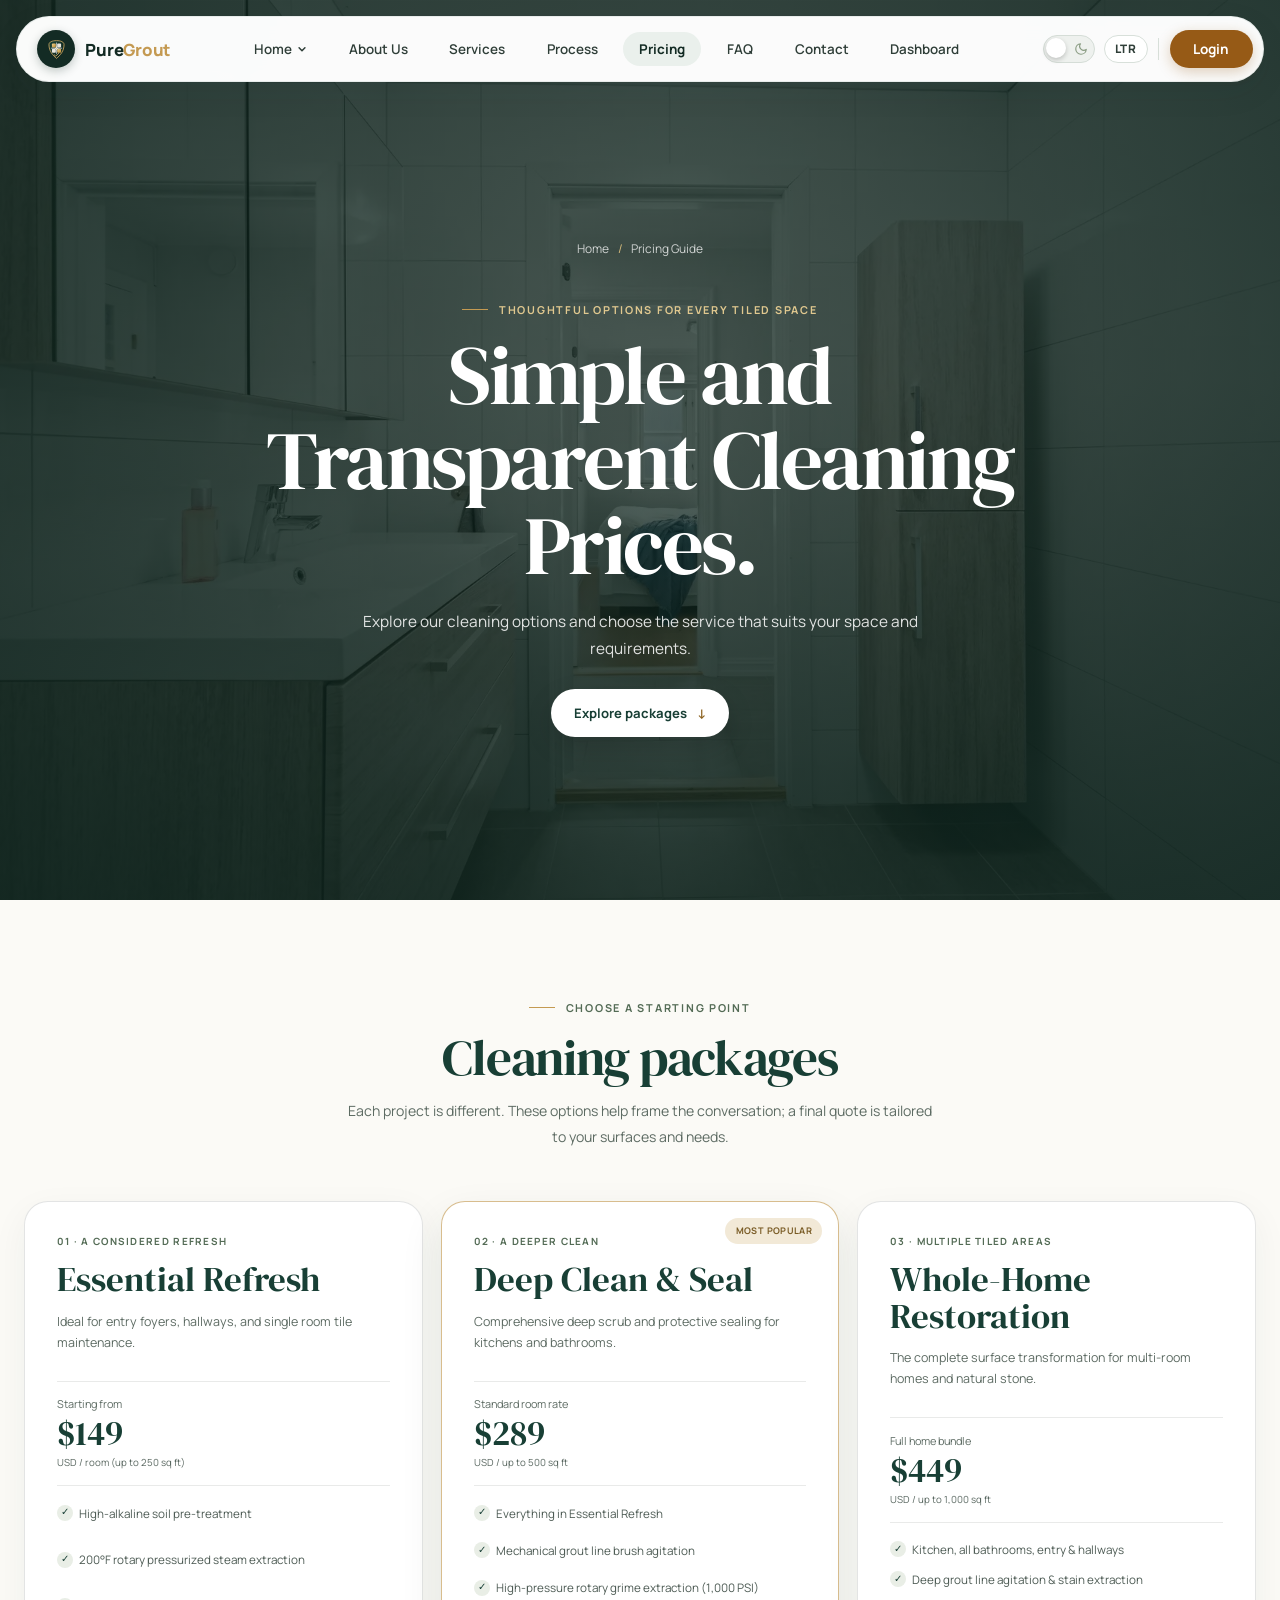
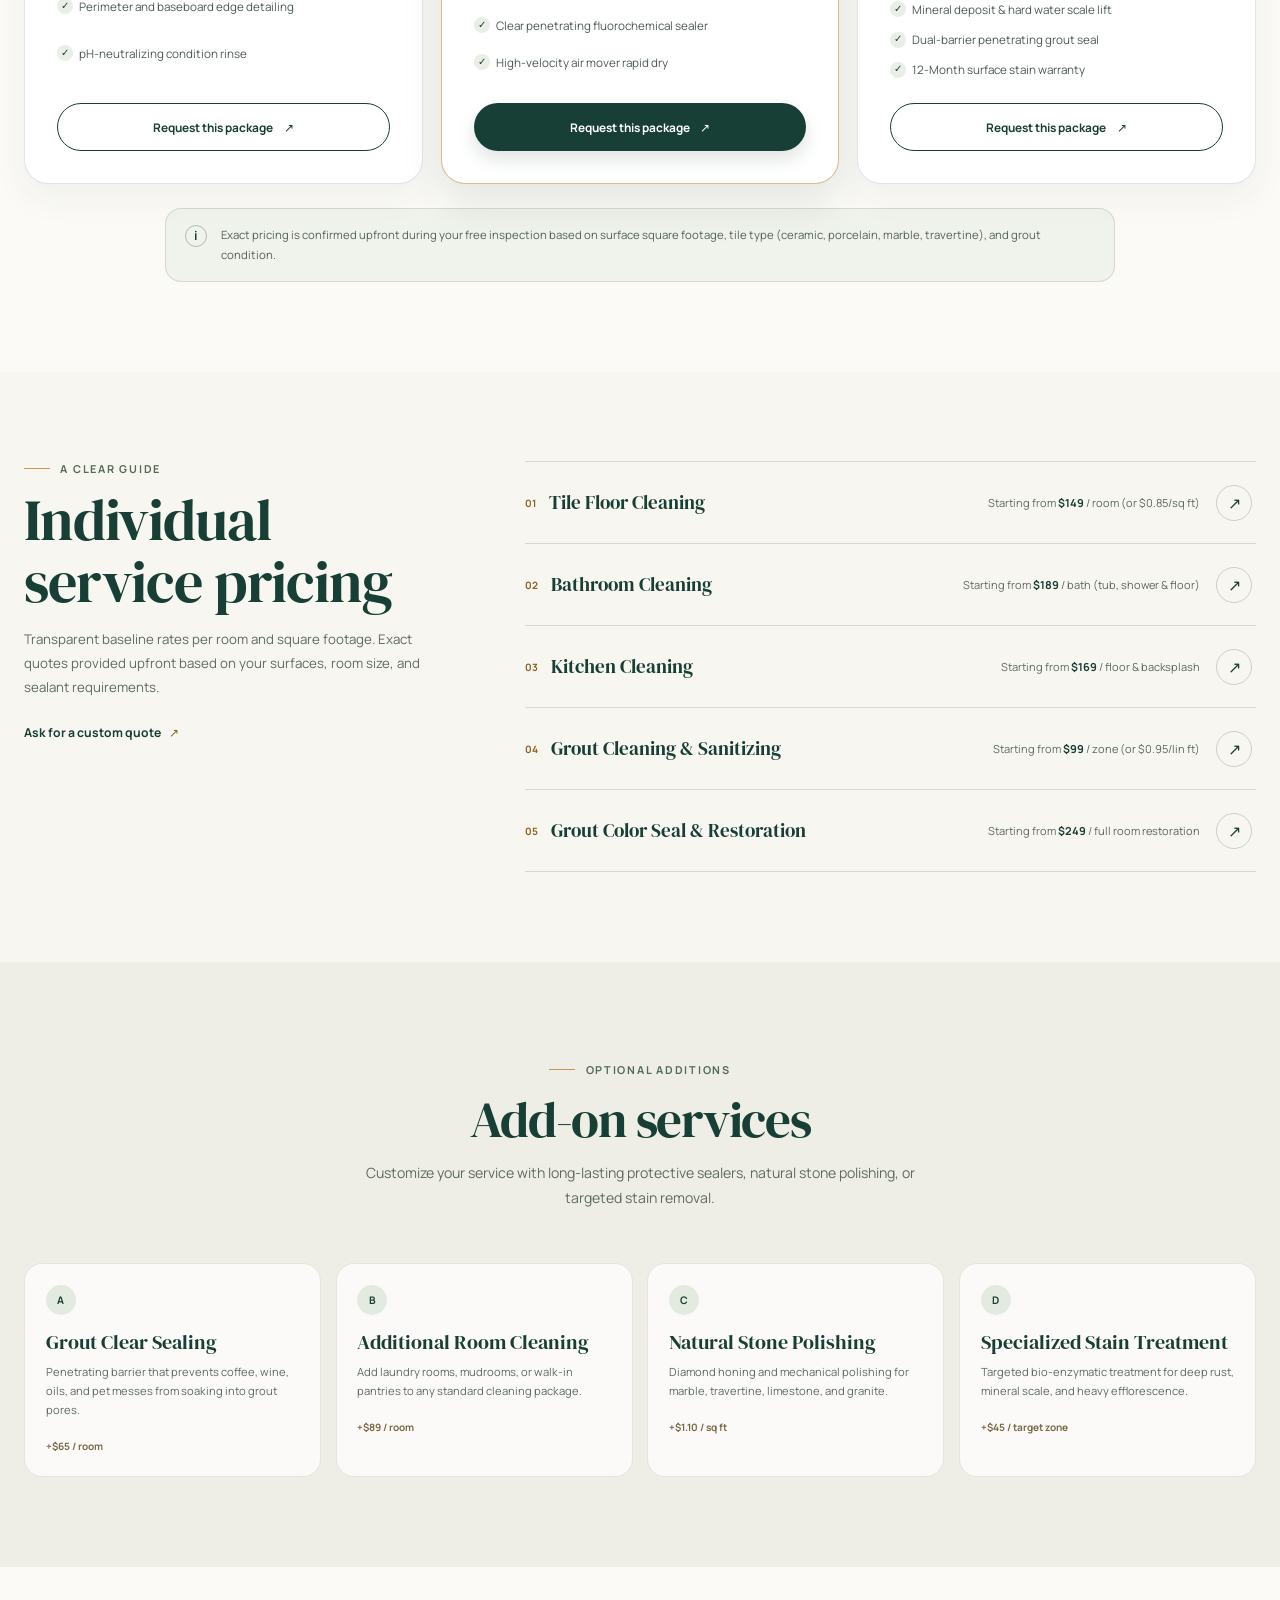
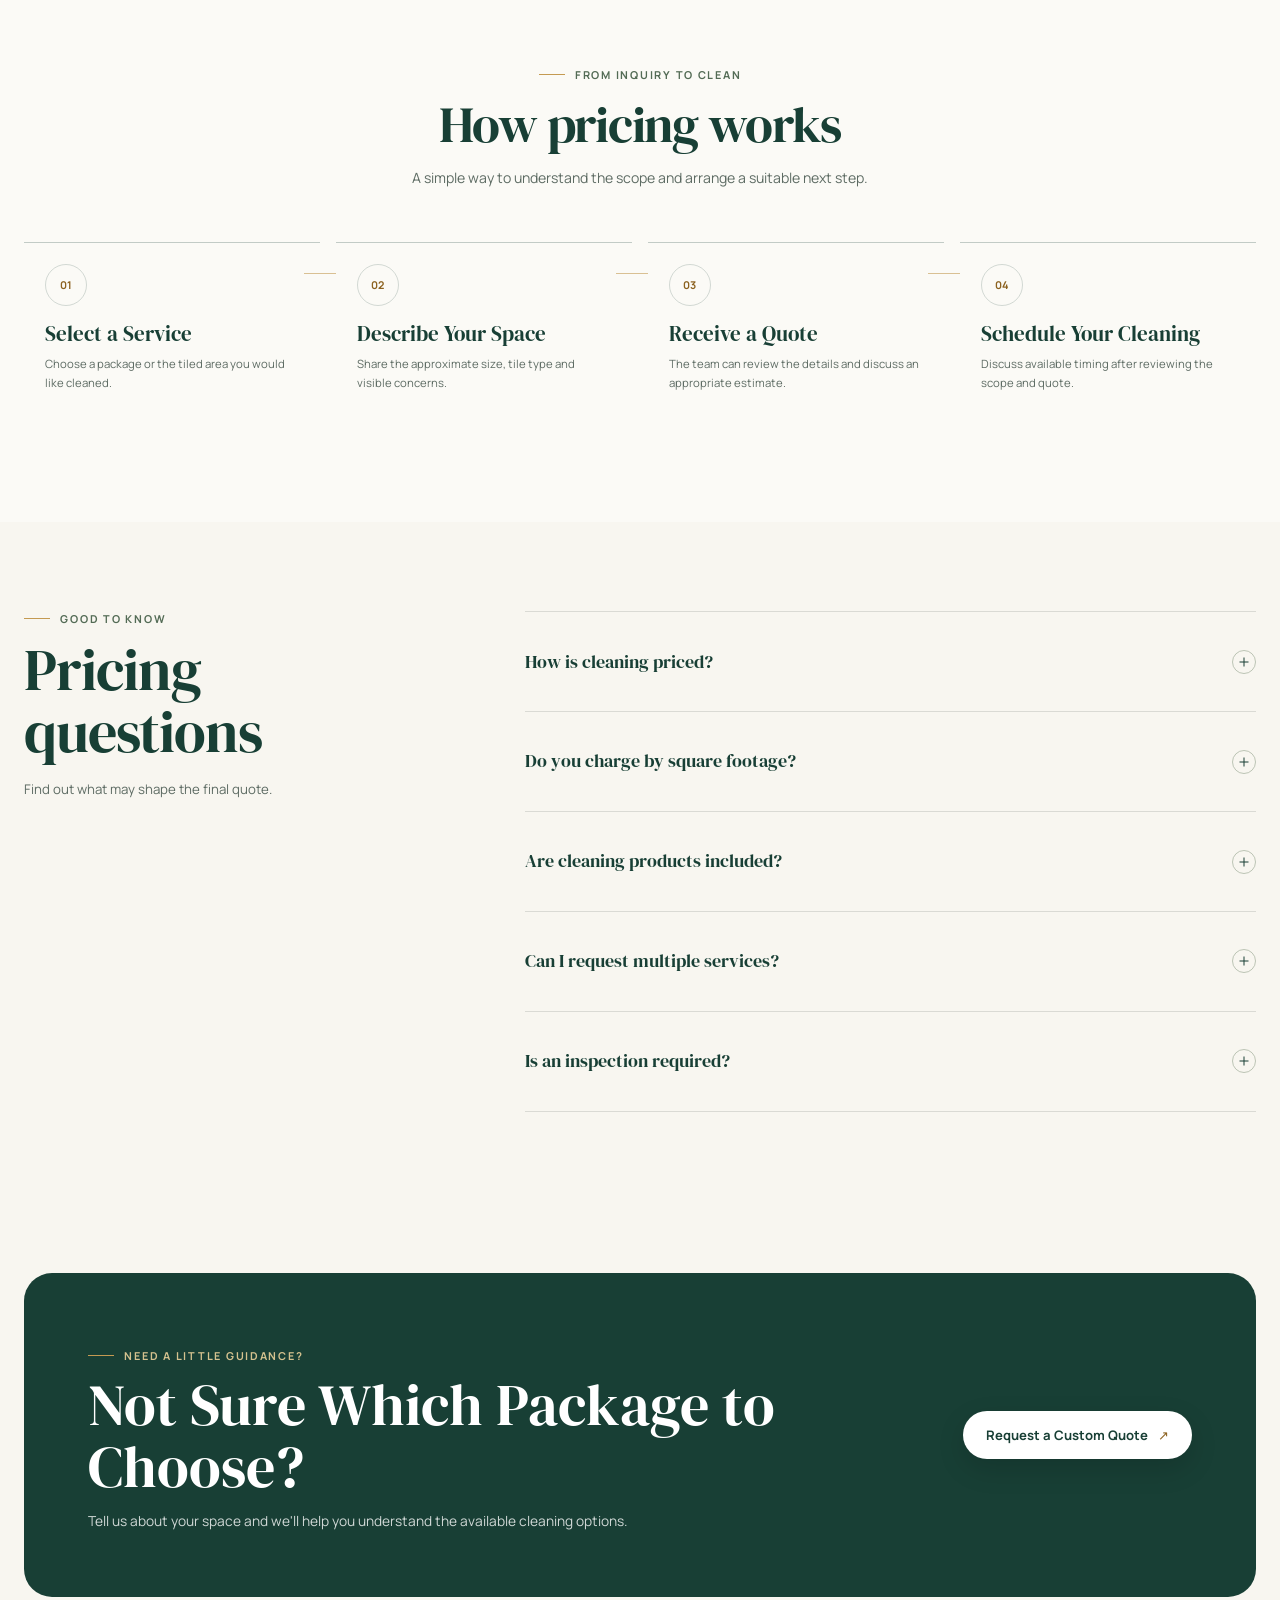
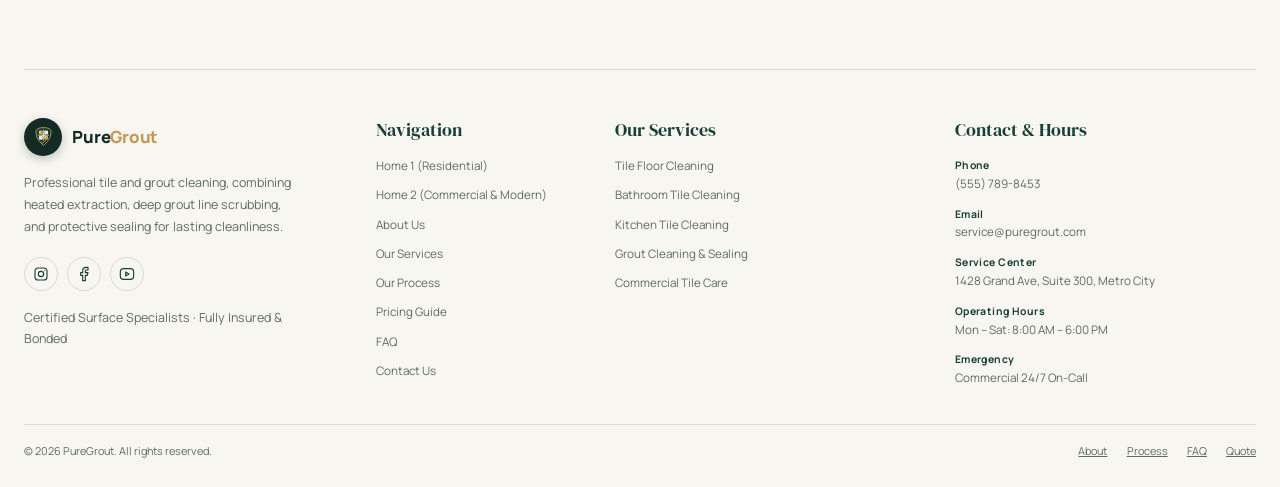
==== pricing.html @ 31fcd2fa "first commit" ====
<!doctype html>
<html lang="en">
<head>
  <meta charset="utf-8">
  <meta name="viewport" content="width=device-width, initial-scale=1">
  <meta name="theme-color" content="#F8F6F0">
  <meta name="description" content="Explore transparent tile and grout cleaning packages, baseline room rates, and custom quote options from PureGrout.">
  <link rel="canonical" href="https://puregrout.com/pricing.html">
  <link rel="icon" type="image/svg+xml" href="assets/icons/favicon.svg">
  <link rel="alternate icon" type="image/png" href="assets/icons/favicon-32x32.png">
  <link rel="apple-touch-icon" href="assets/icons/favicon-32x32.png">
  <title>Pricing Guide | Transparent Tile &amp; Grout Cleaning Rates | PureGrout</title>
  <meta property="og:type" content="website">
  <meta property="og:title" content="Pricing Guide | Transparent Tile &amp; Grout Cleaning Rates | PureGrout">
  <meta property="og:description" content="Explore transparent tile and grout cleaning packages, baseline room rates, and custom quote options from PureGrout.">
  <meta property="og:url" content="https://puregrout.com/pricing.html">
  <meta property="og:image" content="https://puregrout.com/assets/images/bright-tiled-bathroom.webp">
  <meta property="og:image:alt" content="Freshly cleaned tiled bathroom with bright grout lines">
  <meta name="twitter:card" content="summary_large_image">
  <link rel="preconnect" href="https://fonts.googleapis.com">
  <link rel="preconnect" href="https://fonts.gstatic.com" crossorigin>
  <link href="https://fonts.googleapis.com/css2?family=DM+Serif+Display&family=Manrope:wght@400;500;600;700&display=swap" rel="stylesheet">
  <link rel="stylesheet" href="css/style.css">
  <link rel="stylesheet" href="css/responsive.css">
  <link rel="stylesheet" href="css/pages/pricing.css">
  <script src="js/components.js" defer></script>
  <script src="js/navigation.js" defer></script>
  <script src="js/main.js" defer></script>
  <script src="js/faq.js" defer></script>
  <script src="js/pricing.js" defer></script>
  <script>
    (function () {
      try {
        var s = localStorage.getItem('puregrout-theme');
        var d = s ? s === 'dark' : (window.matchMedia && window.matchMedia('(prefers-color-scheme: dark)').matches);
        if (d) document.documentElement.classList.add('theme-dark');
      } catch (e) {}
    })();
  </script>
</head>
<body data-page="pricing">
  <a class="skip-link" href="#main-content">Skip to content</a>
  <div id="site-header"></div>
  <main id="main-content" tabindex="-1">
    <section class="pricing-hero" aria-labelledby="pricing-hero-title">
      <div class="pricing-hero-content site-container">
        <nav class="breadcrumbs pricing-breadcrumbs" aria-label="Breadcrumb">
          <ol><li><a href="index.html">Home</a></li><li aria-current="page">Pricing Guide</li></ol>
        </nav>
        <p class="eyebrow">Thoughtful options for every tiled space</p>
        <h1 id="pricing-hero-title">Simple and Transparent Cleaning Prices.</h1>
        <p>Explore our cleaning options and choose the service that suits your space and requirements.</p>
        <a class="button button-light" href="#packages">Explore packages <span aria-hidden="true">↓</span></a>
      </div>
      <div class="pricing-hero-image" role="img" aria-label="Freshly cleaned tiled bathroom with bright grout lines"></div>
      <div class="pricing-hero-overlay" aria-hidden="true"></div>
    </section>

    <section class="pricing-packages section-space" id="packages" aria-labelledby="packages-title">
      <div class="site-container">
        <header class="section-heading">
          <p class="eyebrow">Choose a starting point</p>
          <h2 id="packages-title">Cleaning packages</h2>
          <p>Each project is different. These options help frame the conversation; a final quote is tailored to your surfaces and needs.</p>
        </header>
        <div class="package-grid">
          <article class="package-card">
            <p class="package-kicker">01 · A considered refresh</p>
            <h3>Essential Refresh</h3>
            <p class="package-description">Ideal for entry foyers, hallways, and single room tile maintenance.</p>
            <div class="package-price"><span class="package-price-label">Starting from</span><strong>$149</strong><span class="package-currency">USD / room (up to 250 sq ft)</span></div>
            <ul class="package-features">
              <li>High-alkaline soil pre-treatment</li>
              <li>200°F rotary pressurized steam extraction</li>
              <li>Perimeter and baseboard edge detailing</li>
              <li>pH-neutralizing condition rinse</li>
            </ul>
            <a class="button button-secondary package-cta" href="contact.html?package=essential-refresh" data-package="essential-refresh">Request this package <span aria-hidden="true">↗</span></a>
          </article>
          <article class="package-card package-card-featured">
            <span class="package-badge">Most Popular</span>
            <p class="package-kicker">02 · A deeper clean</p>
            <h3>Deep Clean &amp; Seal</h3>
            <p class="package-description">Comprehensive deep scrub and protective sealing for kitchens and bathrooms.</p>
            <div class="package-price"><span class="package-price-label">Standard room rate</span><strong>$289</strong><span class="package-currency">USD / up to 500 sq ft</span></div>
            <ul class="package-features">
              <li>Everything in Essential Refresh</li>
              <li>Mechanical grout line brush agitation</li>
              <li>High-pressure rotary grime extraction (1,000 PSI)</li>
              <li>Clear penetrating fluorochemical sealer</li>
              <li>High-velocity air mover rapid dry</li>
            </ul>
            <a class="button button-primary package-cta" href="contact.html?package=deep-clean" data-package="deep-clean">Request this package <span aria-hidden="true">↗</span></a>
          </article>
          <article class="package-card">
            <p class="package-kicker">03 · Multiple tiled areas</p>
            <h3>Whole-Home Restoration</h3>
            <p class="package-description">The complete surface transformation for multi-room homes and natural stone.</p>
            <div class="package-price"><span class="package-price-label">Full home bundle</span><strong>$449</strong><span class="package-currency">USD / up to 1,000 sq ft</span></div>
            <ul class="package-features">
              <li>Kitchen, all bathrooms, entry &amp; hallways</li>
              <li>Deep grout line agitation &amp; stain extraction</li>
              <li>Mineral deposit &amp; hard water scale lift</li>
              <li>Dual-barrier penetrating grout seal</li>
              <li>12-Month surface stain warranty</li>
            </ul>
            <a class="button button-secondary package-cta" href="contact.html?package=complete-restoration" data-package="complete-restoration">Request this package <span aria-hidden="true">↗</span></a>
          </article>
        </div>
        <aside class="pricing-note" aria-label="Pricing information">
          <span class="pricing-note-icon" aria-hidden="true">i</span>
          <p>Exact pricing is confirmed upfront during your free inspection based on surface square footage, tile type (ceramic, porcelain, marble, travertine), and grout condition.</p>
        </aside>
      </div>
    </section>

    <section class="service-pricing section-space" aria-labelledby="service-pricing-title">
      <div class="site-container service-pricing-layout">
        <div class="service-pricing-intro">
          <p class="eyebrow">A clear guide</p>
          <h2 id="service-pricing-title">Individual service pricing</h2>
          <p>Transparent baseline rates per room and square footage. Exact quotes provided upfront based on your surfaces, room size, and sealant requirements.</p>
          <a class="text-arrow" href="contact.html?service=custom-cleaning-quote">Ask for a custom quote <span aria-hidden="true">↗</span></a>
        </div>
        <div class="service-price-list" role="list" aria-label="Individual service price list">
          <article class="service-price-row" role="listitem"><div><span class="service-price-number">01</span><h3>Tile Floor Cleaning</h3></div><p>Starting from <strong>$149</strong> <span>/ room (or $0.85/sq ft)</span></p><a href="contact.html?service=tile-floor-cleaning" aria-label="Request a Tile Floor Cleaning quote">↗</a></article>
          <article class="service-price-row" role="listitem"><div><span class="service-price-number">02</span><h3>Bathroom Cleaning</h3></div><p>Starting from <strong>$189</strong> <span>/ bath (tub, shower &amp; floor)</span></p><a href="contact.html?service=bathroom-cleaning" aria-label="Request a Bathroom Cleaning quote">↗</a></article>
          <article class="service-price-row" role="listitem"><div><span class="service-price-number">03</span><h3>Kitchen Cleaning</h3></div><p>Starting from <strong>$169</strong> <span>/ floor &amp; backsplash</span></p><a href="contact.html?service=kitchen-cleaning" aria-label="Request a Kitchen Cleaning quote">↗</a></article>
          <article class="service-price-row" role="listitem"><div><span class="service-price-number">04</span><h3>Grout Cleaning &amp; Sanitizing</h3></div><p>Starting from <strong>$99</strong> <span>/ zone (or $0.95/lin ft)</span></p><a href="contact.html?service=grout-cleaning" aria-label="Request a Grout Cleaning quote">↗</a></article>
          <article class="service-price-row" role="listitem"><div><span class="service-price-number">05</span><h3>Grout Color Seal &amp; Restoration</h3></div><p>Starting from <strong>$249</strong> <span>/ full room restoration</span></p><a href="contact.html?service=grout-restoration" aria-label="Request a Grout Restoration quote">↗</a></article>
        </div>
      </div>
    </section>

    <section class="addons-section section-space" aria-labelledby="addons-title">
      <div class="site-container">
        <header class="section-heading">
          <p class="eyebrow">Optional additions</p><h2 id="addons-title">Add-on services</h2>
          <p>Customize your service with long-lasting protective sealers, natural stone polishing, or targeted stain removal.</p>
        </header>
        <div class="addons-grid">
          <article class="addon-card"><span class="addon-index">A</span><h3>Grout Clear Sealing</h3><p>Penetrating barrier that prevents coffee, wine, oils, and pet messes from soaking into grout pores.</p><span class="addon-price">+$65 / room</span></article>
          <article class="addon-card"><span class="addon-index">B</span><h3>Additional Room Cleaning</h3><p>Add laundry rooms, mudrooms, or walk-in pantries to any standard cleaning package.</p><span class="addon-price">+$89 / room</span></article>
          <article class="addon-card"><span class="addon-index">C</span><h3>Natural Stone Polishing</h3><p>Diamond honing and mechanical polishing for marble, travertine, limestone, and granite.</p><span class="addon-price">+$1.10 / sq ft</span></article>
          <article class="addon-card"><span class="addon-index">D</span><h3>Specialized Stain Treatment</h3><p>Targeted bio-enzymatic treatment for deep rust, mineral scale, and heavy efflorescence.</p><span class="addon-price">+$45 / target zone</span></article>
        </div>
      </div>
    </section>

    <section class="pricing-process section-space" aria-labelledby="pricing-process-title">
      <div class="site-container">
        <header class="section-heading"><p class="eyebrow">From inquiry to clean</p><h2 id="pricing-process-title">How pricing works</h2><p>A simple way to understand the scope and arrange a suitable next step.</p></header>
        <ol class="pricing-steps">
          <li><span class="pricing-step-icon" aria-hidden="true">01</span><h3>Select a Service</h3><p>Choose a package or the tiled area you would like cleaned.</p></li>
          <li><span class="pricing-step-icon" aria-hidden="true">02</span><h3>Describe Your Space</h3><p>Share the approximate size, tile type and visible concerns.</p></li>
          <li><span class="pricing-step-icon" aria-hidden="true">03</span><h3>Receive a Quote</h3><p>The team can review the details and discuss an appropriate estimate.</p></li>
          <li><span class="pricing-step-icon" aria-hidden="true">04</span><h3>Schedule Your Cleaning</h3><p>Discuss available timing after reviewing the scope and quote.</p></li>
        </ol>
      </div>
    </section>

    <section class="pricing-faq section-space" aria-labelledby="pricing-faq-title">
      <div class="site-container pricing-faq-layout">
        <div class="pricing-faq-intro"><p class="eyebrow">Good to know</p><h2 id="pricing-faq-title">Pricing questions</h2><p>Find out what may shape the final quote.</p></div>
        <div class="pricing-faq-list">
          <article class="pricing-faq-item"><h3><button class="faq-question" type="button" aria-expanded="false" aria-controls="pricing-faq-1" id="pricing-question-1">How is cleaning priced?<span aria-hidden="true"></span></button></h3><div class="faq-answer" id="pricing-faq-1" role="region" aria-labelledby="pricing-question-1" hidden><p>Pricing can reflect the area size, tile material, grout condition, soil or staining, access, and any additional treatment requested. Share these details to discuss an estimate.</p></div></article>
          <article class="pricing-faq-item"><h3><button class="faq-question" type="button" aria-expanded="false" aria-controls="pricing-faq-2" id="pricing-question-2">Do you charge by square footage?<span aria-hidden="true"></span></button></h3><div class="faq-answer" id="pricing-faq-2" role="region" aria-labelledby="pricing-question-2" hidden><p>Square footage may be one factor. The tile and grout condition, accessibility and work involved can also affect the quote.</p></div></article>
          <article class="pricing-faq-item"><h3><button class="faq-question" type="button" aria-expanded="false" aria-controls="pricing-faq-3" id="pricing-question-3">Are cleaning products included?<span aria-hidden="true"></span></button></h3><div class="faq-answer" id="pricing-faq-3" role="region" aria-labelledby="pricing-question-3" hidden><p>Confirm product and treatment details with the business when requesting a quote, especially for specialty surfaces or stain treatments.</p></div></article>
          <article class="pricing-faq-item"><h3><button class="faq-question" type="button" aria-expanded="false" aria-controls="pricing-faq-4" id="pricing-question-4">Can I request multiple services?<span aria-hidden="true"></span></button></h3><div class="faq-answer" id="pricing-faq-4" role="region" aria-labelledby="pricing-question-4" hidden><p>Yes. Describe all tiled areas and services you are considering so they can be reviewed together for a custom quote.</p></div></article>
          <article class="pricing-faq-item"><h3><button class="faq-question" type="button" aria-expanded="false" aria-controls="pricing-faq-5" id="pricing-question-5">Is an inspection required?<span aria-hidden="true"></span></button></h3><div class="faq-answer" id="pricing-faq-5" role="region" aria-labelledby="pricing-question-5" hidden><p>Some projects may be quoted from the details provided; others may need an inspection to assess the surface and scope. Ask the business what is appropriate for your project.</p></div></article>
        </div>
      </div>
    </section>

    <section class="pricing-final-cta site-container" aria-labelledby="pricing-final-title">
      <div><p class="eyebrow">Need a little guidance?</p><h2 id="pricing-final-title">Not Sure Which Package to Choose?</h2><p>Tell us about your space and we'll help you understand the available cleaning options.</p></div>
      <a class="button button-light" href="contact.html?service=custom-cleaning-quote">Request a Custom Quote <span aria-hidden="true">↗</span></a>
    </section>
  </main>
  <div id="site-footer"></div>
</body>
</html>
---- css/style.css ----
:root {
  color-scheme: light;
  --color-forest: #183F35;
  --color-sage: #8A9C83;
  --color-ivory: #F8F6F0;
  --color-white: #FFFFFF;
  --color-gold: #C49A52;
  --color-charcoal: #26332F;
  --color-muted: #5D6B63;
  --color-border: rgba(38, 51, 47, .14);
  --font-display: "DM Serif Display", Georgia, serif;
  --font-body: "Manrope", Arial, sans-serif;
  --content-width: 1240px;
  --section-space: clamp(4.5rem, 7vw, 6.75rem);
  --space-1: .5rem;
  --space-2: 1rem;
  --space-3: 1.5rem;
  --space-4: 2rem;
  --space-5: 3rem;
  --space-6: 4.5rem;
  font-family: var(--font-body);
  font-synthesis: none;
  text-rendering: optimizeLegibility;
}

*, *::before, *::after { box-sizing: border-box; }
html { scroll-behavior: smooth; }
body { min-width: 320px; margin: 0; background: var(--color-ivory); color: var(--color-charcoal); }
a { color: inherit; }
button, input, select, textarea { font: inherit; }
button, a { -webkit-tap-highlight-color: transparent; }
img, svg { display: block; max-width: 100%; }
:focus-visible { outline: 3px solid #8C6220; outline-offset: 4px; }
.skip-link { position: fixed; z-index: 30; top: 1rem; left: 1rem; padding: .75rem 1rem; transform: translateY(-160%); border-radius: 999px; background: var(--color-forest); color: var(--color-white); }
.skip-link:focus { transform: translateY(0); }
.site-container { width: min(calc(100% - 3rem), var(--content-width)); margin-inline: auto; }

/* Theme color scheme extensions */
:root {
  --color-heading: #183F35;
  --color-surface-alt: #FBFAF6;
  --color-surface-tint: #F0EEE6;
}

:root.theme-dark {
  color-scheme: dark;
  --color-forest: #13241F;
  --color-forest-dark: #0A1612;
  --color-sage: #9AB29F;
  --color-ivory: #0D1714;
  --color-white: #FFFFFF;
  --color-surface-alt: #101E19;
  --color-surface-tint: #12211C;
  --color-gold: #D9B167;
  --color-charcoal: #E5ECE8;
  --color-muted: #9BB0A5;
  --color-border: rgba(255, 255, 255, 0.10);
  --color-heading: #F5F8F6;
}

:root.theme-dark body {
  background: var(--color-ivory);
  color: var(--color-charcoal);
}

:root.theme-dark h1,
:root.theme-dark h2,
:root.theme-dark h3 {
  color: var(--color-heading);
}

:root.theme-dark .section-heading h2 {
  color: var(--color-heading);
}

:root.theme-dark .section-heading > p:last-child {
  color: var(--color-muted);
}

:root.theme-dark .eyebrow {
  color: #D9B167;
}

:root.theme-dark .eyebrow::before {
  background: #D9B167;
}

/* Global Dark Mode Buttons */
:root.theme-dark .button-primary {
  background: #D9B167;
  color: #0D1714;
  font-weight: 800;
  box-shadow: 0 8px 22px rgba(217, 177, 103, 0.22);
}
:root.theme-dark .button-primary:hover {
  background: #E8C67C;
  box-shadow: 0 12px 28px rgba(217, 177, 103, 0.32);
}

:root.theme-dark .button-secondary {
  border-color: rgba(217, 177, 103, 0.45);
  color: #D9B167;
  background: transparent;
}
:root.theme-dark .button-secondary:hover {
  border-color: #D9B167;
  background: rgba(217, 177, 103, 0.12);
  color: #F5F8F6;
}

:root.theme-dark .button-light {
  background: #D9B167;
  color: #0D1714;
  font-weight: 800;
}
:root.theme-dark .button-light:hover {
  background: #E8C67C;
}

:root.theme-dark .button-glass {
  border-color: rgba(255, 255, 255, 0.25);
  background: rgba(255, 255, 255, 0.08);
  color: #F5F8F6;
}
:root.theme-dark .button-glass:hover {
  background: rgba(255, 255, 255, 0.16);
}

:root.theme-dark .button-outline-light {
  border-color: rgba(217, 177, 103, 0.55);
  color: #D9B167;
  background: rgba(217, 177, 103, 0.08);
  font-weight: 700;
}
:root.theme-dark .button-outline-light:hover {
  border-color: #D9B167;
  color: #0D1714;
  background: #D9B167;
  box-shadow: 0 10px 24px rgba(217, 177, 103, 0.3);
}

/* Universal SVG Stroked Icon Standard */
.why-icon svg,
.process-icon svg,
.contact-card-icon svg,
.step-icon svg,
.value-icon svg,
.lightbox-close svg,
.lightbox-nav svg {
  display: block;
  stroke: currentColor;
  fill: none;
  stroke-width: 1.8;
  stroke-linecap: round;
  stroke-linejoin: round;
}

/* Global Dark Mode Cards & CTA */
:root.theme-dark .card,
:root.theme-dark .service-card,
:root.theme-dark .image-card,
:root.theme-dark .pricing-card {
  background: #14231E;
  border-color: rgba(255, 255, 255, 0.10);
  box-shadow: 0 12px 36px rgba(0, 0, 0, 0.28);
}

:root.theme-dark .cta-section,
:root.theme-dark .final-cta,
:root.theme-dark .services-final-cta,
:root.theme-dark .pricing-final-cta {
  background: #10211B;
  border: 1px solid rgba(255, 255, 255, 0.12);
  color: var(--color-white);
}

:root.theme-dark .breadcrumbs ol {
  color: var(--color-muted);
}
:root.theme-dark .breadcrumbs li + li::before {
  color: rgba(255, 255, 255, 0.25);
}

/* Global Dark Mode Form Fields */
:root.theme-dark .form-field label {
  color: var(--color-charcoal);
}
:root.theme-dark .form-input,
:root.theme-dark .form-field input,
:root.theme-dark .form-field select,
:root.theme-dark .form-field textarea {
  background: #101E19;
  border-color: rgba(255, 255, 255, 0.14);
  color: var(--color-charcoal);
}
:root.theme-dark .form-input::placeholder,
:root.theme-dark .form-field input::placeholder,
:root.theme-dark .form-field textarea::placeholder {
  color: #7A9085;
}
:root.theme-dark .form-input:focus,
:root.theme-dark .form-field input:focus,
:root.theme-dark .form-field select:focus,
:root.theme-dark .form-field textarea:focus {
  border-color: #D9B167;
  background: #142721;
  box-shadow: 0 0 0 3px rgba(217, 177, 103, 0.2);
}

/* Global Dark Mode Footer */
:root.theme-dark .site-footer {
  border-top-color: rgba(255, 255, 255, 0.10);
}
:root.theme-dark .footer-column h2 {
  color: var(--color-heading);
}
:root.theme-dark .footer-column a,
:root.theme-dark .footer-column li {
  color: var(--color-muted);
}
:root.theme-dark .footer-column a:hover {
  color: #D9B167;
}
:root.theme-dark .contact-label {
  color: #D9B167;
}
:root.theme-dark .social-icon {
  border-color: rgba(255, 255, 255, 0.12);
  color: #D9B167;
}
:root.theme-dark .social-icon:hover {
  border-color: #D9B167;
  background: rgba(217, 177, 103, 0.12);
}
:root.theme-dark .footer-bottom {
  border-top-color: rgba(255, 255, 255, 0.08);
  color: #7A9085;
}
:root.theme-dark .footer-legal a {
  color: #9BB0A5;
}
:root.theme-dark .footer-legal a:hover {
  color: #D9B167;
}

/* Floating shared capsule navigation */
#site-header {
  position: fixed;
  top: 1rem;
  left: 0;
  right: 0;
  z-index: 999;
  width: 100%;
  pointer-events: none;
}
.site-header-wrapper {
  width: 100%;
  pointer-events: none;
}
.site-header.site-header-capsule {
  pointer-events: auto;
  position: relative;
  display: flex;
  align-items: center;
  justify-content: space-between;
  width: min(calc(100% - 2rem), 1400px);
  min-height: 66px;
  margin: 0 auto;
  padding: 0.42rem 0.65rem 0.42rem 1.25rem;
  border: 1px solid rgba(24, 63, 53, 0.08);
  border-radius: 9999px;
  background: rgba(255, 255, 255, 0.98);
  box-shadow: 0 10px 32px rgba(18, 43, 36, 0.07);
  backdrop-filter: blur(16px);
  -webkit-backdrop-filter: blur(16px);
  transition: background 0.25s ease, border-color 0.25s ease, box-shadow 0.25s ease;
}
.site-header.site-header-capsule.is-scrolled {
  box-shadow: 0 14px 40px rgba(18, 43, 36, 0.13);
  border-color: rgba(24, 63, 53, 0.14);
}
:root.theme-dark .site-header.site-header-capsule {
  background: rgba(22, 36, 32, 0.96);
  border-color: rgba(255, 255, 255, 0.12);
  box-shadow: 0 12px 36px rgba(0, 0, 0, 0.4);
}
:root.theme-dark .site-header.site-header-capsule.is-scrolled {
  box-shadow: 0 16px 44px rgba(0, 0, 0, 0.55);
  border-color: rgba(255, 255, 255, 0.18);
}

/* Brand */
.brand {
  display: inline-flex;
  align-items: center;
  gap: 0.65rem;
  color: var(--color-forest);
  text-decoration: none;
  white-space: nowrap;
  flex: 0 0 auto;
}
.brand-badge {
  display: grid;
  place-items: center;
  width: 38px;
  height: 38px;
  border-radius: 50%;
  background: #132B24;
  box-shadow: 0 3px 10px rgba(19, 43, 36, 0.25);
  flex-shrink: 0;
}
.brand-badge-icon {
  width: 21px;
  height: 21px;
}
.brand-name {
  font-family: var(--font-body);
  font-size: 1.05rem;
  font-weight: 800;
  letter-spacing: -0.015em;
  color: #132B24;
  transition: color 0.2s ease;
}
.brand-accent {
  color: var(--color-gold, #C49A52);
  transition: color 0.2s ease;
}
:root.theme-dark .brand-name {
  color: #F8F6F0;
}
:root.theme-dark .brand-accent {
  color: #DFC48A;
}

/* Primary Navigation items */
.primary-navigation {
  display: flex;
  align-items: center;
  justify-content: center;
  flex: 1 1 auto;
  margin-inline: 0.75rem;
}
.nav-list {
  display: flex;
  align-items: center;
  justify-content: center;
  gap: clamp(0.32rem, 0.75vw, 0.65rem);
  list-style: none;
  margin: 0;
  padding: 0;
}
.nav-item {
  position: relative;
}
.nav-link {
  display: inline-flex;
  align-items: center;
  justify-content: center;
  gap: 0.32rem;
  padding: 0.48rem 1rem;
  border-radius: 9999px;
  color: #2F3E38;
  font-size: 0.84rem;
  font-weight: 600;
  text-decoration: none;
  white-space: nowrap;
  transition: all 0.2s ease;
}
.nav-link:hover {
  background: rgba(19, 43, 36, 0.06);
  color: #132B24;
}
:root.theme-dark .nav-link {
  color: #BAC6BF;
}
:root.theme-dark .nav-link:hover {
  background: rgba(255, 255, 255, 0.08);
  color: #FFFFFF;
}

/* Active Nav Link Pill */
.nav-link.is-active {
  background: #EAF0EC;
  color: #132B24;
  font-weight: 700;
  padding: 0.48rem 1rem;
}
:root.theme-dark .nav-link.is-active {
  background: rgba(255, 255, 255, 0.12);
  color: #FFFFFF;
}
.nav-chevron {
  width: 10px;
  height: 10px;
  color: currentColor;
  transition: transform 0.2s ease;
}
.nav-item-has-dropdown.is-open .nav-chevron {
  transform: rotate(180deg);
}

/* Dropdown menu */
.nav-dropdown {
  position: absolute;
  top: calc(100% + 10px);
  left: 50%;
  transform: translateX(-50%) translateY(8px);
  min-width: 165px;
  padding: 0.35rem;
  border: 1px solid rgba(24, 63, 53, 0.09);
  border-radius: 14px;
  background: #FFFFFF;
  box-shadow: 0 16px 40px rgba(19, 43, 36, 0.12);
  opacity: 0;
  pointer-events: none;
  transition: opacity 0.2s ease, transform 0.2s ease;
  z-index: 120;
}
.nav-item-has-dropdown.is-open .nav-dropdown {
  opacity: 1;
  pointer-events: auto;
  transform: translateX(-50%) translateY(0);
}
:root.theme-dark .nav-dropdown {
  background: #172420;
  border-color: rgba(255, 255, 255, 0.12);
  box-shadow: 0 18px 42px rgba(0, 0, 0, 0.45);
}
.dropdown-item {
  display: block;
  padding: 0.55rem 0.95rem;
  border-radius: 9px;
  text-decoration: none;
  color: #132B24;
  font-size: 0.86rem;
  font-weight: 700;
  transition: background 0.18s ease;
}
.dropdown-item:hover {
  background: #F2F5F2;
}
.dropdown-item.is-current {
  background: #E8EFEA;
  color: #132B24;
}
.dropdown-item.is-current .dropdown-item-title {
  color: #183F35;
  font-weight: 800;
}
:root.theme-dark .dropdown-item {
  color: #E2ECE6;
}
:root.theme-dark .dropdown-item:hover {
  background: rgba(255, 255, 255, 0.07);
}
:root.theme-dark .dropdown-item.is-current {
  background: rgba(217, 177, 103, 0.16);
  color: #D9B167;
}
:root.theme-dark .dropdown-item.is-current .dropdown-item-title {
  color: #D9B167;
}
:root.theme-dark .dropdown-item.is-current .dropdown-item-desc {
  color: #C7D4CD;
}
.dropdown-item-title {
  display: block;
  font-size: 0.82rem;
  font-weight: 700;
  color: inherit;
}
.dropdown-item-desc {
  display: block;
  font-size: 0.71rem;
  color: #6C7D75;
  margin-top: 2px;
  line-height: 1.35;
}
:root.theme-dark .dropdown-item-desc {
  color: #8E9E96;
}

/* Right-side controls */
.nav-controls {
  display: flex;
  align-items: center;
  gap: 0.55rem;
  flex: 0 0 auto;
}

/* Theme switch */
.theme-switch {
  width: 52px;
  height: 28px;
  padding: 2px;
  border: 1.5px solid #D5DDD7;
  border-radius: 9999px;
  background: #EEF1EE;
  cursor: pointer;
  position: relative;
  display: flex;
  align-items: center;
  transition: background 0.25s ease, border-color 0.25s ease;
}
:root.theme-dark .theme-switch {
  background: #23342E;
  border-color: rgba(255, 255, 255, 0.2);
}
.theme-switch-track {
  display: flex;
  align-items: center;
  justify-content: space-between;
  width: 100%;
  height: 100%;
  padding-inline: 4px;
}
.theme-switch-icon {
  display: grid;
  place-items: center;
  width: 14px;
  height: 14px;
}
.sun-icon { color: #C49A52; }
.moon-icon { color: #8A9C83; }
.theme-switch-thumb {
  position: absolute;
  top: 2px;
  left: 2px;
  width: 20px;
  height: 20px;
  border-radius: 50%;
  background: #FFFFFF;
  box-shadow: 0 2px 5px rgba(0, 0, 0, 0.2);
  transition: transform 0.25s cubic-bezier(0.2, 0.8, 0.2, 1), background 0.25s ease;
}
.theme-switch.is-dark .theme-switch-thumb {
  transform: translateX(24px);
  background: #0E1815;
}

/* LTR Badge */
.nav-dir-badge {
  display: inline-flex;
  align-items: center;
  justify-content: center;
  min-height: 28px;
  padding: 0.2rem 0.65rem;
  border: 1.5px solid #D8E0DA;
  border-radius: 9999px;
  background: #FFFFFF;
  color: #2F3E38;
  font-size: 0.73rem;
  font-weight: 800;
  letter-spacing: 0.04em;
  cursor: pointer;
  transition: all 0.2s ease;
}
.nav-dir-badge:hover {
  border-color: #132B24;
  color: #132B24;
}
:root.theme-dark .nav-dir-badge {
  background: #1A2924;
  border-color: rgba(255, 255, 255, 0.16);
  color: #E2ECE6;
}
:root.theme-dark .nav-dir-badge:hover {
  border-color: #C49A52;
  color: #C49A52;
}

/* Vertical divider */
.nav-v-divider {
  display: block;
  width: 1px;
  height: 22px;
  background: #D8E0DA;
  margin-inline: 0.1rem;
}
:root.theme-dark .nav-v-divider {
  background: rgba(255, 255, 255, 0.14);
}

/* Solid Amber Login Pill */
.nav-login-btn {
  display: inline-flex;
  align-items: center;
  justify-content: center;
  min-height: 38px;
  padding: 0.5rem 1.45rem;
  border: none;
  border-radius: 9999px;
  background: #965A16;
  color: #FFFFFF;
  font-size: 0.85rem;
  font-weight: 700;
  letter-spacing: 0.01em;
  cursor: pointer;
  box-shadow: 0 4px 14px rgba(150, 90, 22, 0.28);
  transition: all 0.2s ease;
}
.nav-login-btn:hover {
  background: #804A0E;
  transform: translateY(-1px);
  box-shadow: 0 6px 18px rgba(150, 90, 22, 0.38);
}
.menu-toggle {
  display: none;
}

/* Dialog / Modal */
.portal-modal {
  position: fixed;
  inset: 0;
  width: 100vw;
  height: 100vh;
  margin: 0;
  padding: 0;
  border: none;
  background: transparent;
  display: grid;
  place-items: center;
  z-index: 1000;
}
.portal-modal:not([open]) {
  display: none;
}
.portal-modal-backdrop {
  position: fixed;
  inset: 0;
  background: rgba(14, 26, 22, 0.65);
  backdrop-filter: blur(8px);
  -webkit-backdrop-filter: blur(8px);
}
.portal-modal-card {
  position: relative;
  z-index: 2;
  width: min(calc(100% - 2rem), 440px);
  padding: 2.2rem 2rem 1.8rem;
  border: 1px solid rgba(24, 63, 53, 0.1);
  border-radius: 24px;
  background: #FFFFFF;
  box-shadow: 0 24px 64px rgba(0, 0, 0, 0.25);
  animation: modalPop 0.25s cubic-bezier(0.2, 0.8, 0.2, 1);
}
@keyframes modalPop {
  from { opacity: 0; transform: scale(0.95) translateY(10px); }
  to { opacity: 1; transform: scale(1) translateY(0); }
}
:root.theme-dark .portal-modal-card {
  background: #172420;
  border-color: rgba(255, 255, 255, 0.14);
  color: #E2ECE6;
}
.modal-close-btn {
  position: absolute;
  top: 1.2rem;
  right: 1.2rem;
  display: grid;
  place-items: center;
  width: 34px;
  height: 34px;
  border: 0;
  border-radius: 50%;
  background: #EEF2EE;
  color: #2F3E38;
  cursor: pointer;
  transition: all 0.2s ease;
}
.modal-close-btn:hover {
  background: #E1E8E2;
}
:root.theme-dark .modal-close-btn {
  background: #24352F;
  color: #E2ECE6;
}
.modal-badge {
  display: inline-flex;
  align-items: center;
  gap: 0.4rem;
  padding: 0.25rem 0.6rem;
  border-radius: 999px;
  background: #EEF5F0;
  color: #183F35;
  font-size: 0.7rem;
  font-weight: 700;
  letter-spacing: 0.04em;
  text-transform: uppercase;
}
.badge-dot {
  width: 6px;
  height: 6px;
  border-radius: 50%;
  background: #2E8540;
}
.portal-modal-card h2 {
  margin: 0.8rem 0 0.4rem;
  font-size: 1.6rem;
}
.modal-sub {
  margin: 0 0 1.4rem;
  color: #5D6B63;
  font-size: 0.82rem;
  line-height: 1.5;
}
:root.theme-dark .modal-sub {
  color: #92A39B;
}
.modal-form {
  display: grid;
  gap: 1rem;
}
.form-row-options {
  display: flex;
  align-items: center;
  justify-content: space-between;
  font-size: 0.77rem;
  color: #5D6B63;
}
.forgot-link {
  color: #965A16;
  text-decoration: underline;
}
.modal-submit-btn {
  width: 100%;
  background: #965A16;
  color: #FFFFFF;
  min-height: 46px;
}
.modal-submit-btn:hover {
  background: #804A0E;
}
.modal-footer-note {
  margin-top: 1.2rem;
  padding-top: 1rem;
  border-top: 1px solid var(--color-border);
  text-align: center;
  font-size: 0.76rem;
  color: #6C7D75;
}
.modal-footer-note a {
  color: #183F35;
  font-weight: 700;
  text-decoration: underline;
}
:root.theme-dark .modal-footer-note a {
  color: #C49A52;
}

/* Shared premium four-column footer */
.site-footer { width: min(calc(100% - 3rem), var(--content-width)); margin: clamp(2.5rem, 5vw, 4rem) auto 0; padding: 3rem 0 1.8rem; border-top: 1px solid var(--color-border); }
.footer-grid { display: grid; grid-template-columns: 1.25fr .8fr 1.2fr 1.2fr; gap: clamp(1.5rem,3vw,3rem); }
.footer-brand-block p { max-width: 270px; margin: 1rem 0 0; color: var(--color-muted); font-size: .78rem; line-height: 1.75; }
.social-links { display: flex; gap: .55rem; margin-top: 1.2rem; }
.social-icon { display: grid; width: 34px; height: 34px; place-items: center; border: 1px solid var(--color-border); border-radius: 50%; color: var(--color-forest); }
.social-icon svg { width: 16px; height: 16px; }
.placeholder-note { margin-top: .6rem !important; font-size: .64rem !important; }
.footer-column h2 { margin: .1rem 0 1rem; color: var(--color-forest); font: 400 1.12rem/1.2 var(--font-display); }
.footer-column ul { display: grid; gap: .7rem; margin: 0; padding: 0; list-style: none; }
.footer-column a, .footer-column li { color: var(--color-muted); font-size: .73rem; line-height: 1.55; text-decoration: none; }
.footer-column a:hover { color: var(--color-forest); text-decoration: underline; text-underline-offset: 4px; }
.footer-contact ul { gap: .8rem; }
.contact-label { display: block; margin-bottom: .1rem; color: var(--color-forest); font-size: .65rem; font-weight: 700; letter-spacing: .04em; }
.business-placeholder { color: #5D6B63; }
.footer-bottom { display: flex; align-items: center; justify-content: space-between; gap: 1rem; margin-top: 2.3rem; padding-top: 1.1rem; border-top: 1px solid var(--color-border); color: var(--color-muted); font-size: .68rem; }
.footer-bottom p { margin: 0; }
.footer-legal { display: flex; flex-wrap: wrap; gap: 1.2rem; }
.footer-legal small { color: #596760; font-size: .62rem; }

/* Reusable shared component foundations for page stages */
.section-space { padding-block: var(--section-space); }
.button { display: inline-flex; align-items: center; justify-content: center; gap: .65rem; min-height: 48px; padding: .8rem 1.35rem; border: 1px solid transparent; border-radius: 999px; font-size: .82rem; font-weight: 700; text-decoration: none; transition: transform .2s ease,background-color .2s ease,box-shadow .2s ease; }
.button:hover { transform: translateY(-2px); }
.button-primary { background: var(--color-forest); color: var(--color-white); box-shadow: 0 8px 18px rgba(24,63,53,.14); }
.button-primary:hover { background: #102F28; box-shadow: 0 12px 24px rgba(24,63,53,.2); }
.button-secondary { border-color: var(--color-forest); background: transparent; color: var(--color-forest); }
.button-secondary:hover { background: rgba(24,63,53,.06); }
.section-heading { max-width: 760px; margin: 0 auto clamp(2.2rem, 4.5vw, 3.25rem); text-align: center; }
.section-heading .eyebrow { justify-content: center; }
.section-heading h2 { max-width: 780px; margin: .85rem auto .8rem; color: var(--color-forest); font: 400 clamp(2.35rem,4vw,3.6rem)/1.1 var(--font-display); letter-spacing: -.025em; }
.section-heading > p:last-child { max-width: 600px; margin: 0 auto; color: var(--color-muted); font-size: .88rem; line-height: 1.8; }
.card, .service-card, .image-card, .pricing-card { overflow: hidden; border: 1px solid var(--color-border); border-radius: 24px; background: var(--color-white); box-shadow: 0 12px 36px rgba(38,51,47,.06); }
.card-media, .image-card img { width: 100%; aspect-ratio: 4 / 3; object-fit: cover; }
.card-body, .service-card-body, .pricing-card-body { padding: var(--space-3); }
.service-card, .pricing-card { padding: var(--space-3); }
.pricing-card { border-radius: 28px; }
.cta-section, .final-cta, .services-final-cta, .pricing-final-cta { display: flex; align-items: center; justify-content: space-between; gap: 2rem; margin-block: clamp(3rem, 6vw, 4.5rem); padding: clamp(2.5rem, 5vw, 4rem); border-radius: 28px; background: var(--color-forest); color: var(--color-white); }
.cta-section .eyebrow, .final-cta .eyebrow, .services-final-cta .eyebrow, .pricing-final-cta .eyebrow { color: #D4C28F; }
.cta-section h2, .final-cta h2, .services-final-cta h2, .pricing-final-cta h2 { margin: .55rem 0 .65rem; color: var(--color-white); font: 400 clamp(2.2rem,4.5vw,3.7rem)/1.08 var(--font-display); }
.cta-section p, .final-cta p:last-child, .services-final-cta p:last-child, .pricing-final-cta p:last-child { max-width: 600px; margin: 0; color: rgba(255,255,255,.8); font-size: .86rem; line-height: 1.75; }
.cta-section .button, .final-cta .button, .services-final-cta .button, .pricing-final-cta .button { flex: 0 0 auto; }
.breadcrumbs ol { display: flex; flex-wrap: wrap; gap: .55rem; margin: 0; padding: 0; list-style: none; color: var(--color-muted); font-size: .75rem; }
.breadcrumbs li + li::before { margin-right: .55rem; color: var(--color-sage); content: "/"; }
.form-field { display: grid; gap: .45rem; }
.form-field label { color: var(--color-charcoal); font-size: .78rem; font-weight: 700; }
.form-input, .form-field input, .form-field select, .form-field textarea { width: 100%; min-height: 50px; padding: .8rem 1rem; border: 1px solid var(--color-border); border-radius: 14px; background: var(--color-white); color: var(--color-charcoal); }
.form-field textarea { min-height: 140px; resize: vertical; }
.form-input::placeholder, .form-field input::placeholder, .form-field textarea::placeholder { color: #5D6B63; }
.eyebrow { display: flex; align-items: center; gap: .65rem; color: #536B55; font-size: .68rem; font-weight: 700; letter-spacing: .16em; text-transform: uppercase; }
.eyebrow::before { width: 26px; height: 1px; background: var(--color-gold); content: ""; }
h1, h2, h3 { color: var(--color-forest); font-family: var(--font-display); font-weight: 400; }

/* Full-view & centered hero sections across all pages */
.home-hero,
.h2-hero,
.about-hero,
.services-hero,
.process-hero,
.pricing-hero,
.faq-hero,
.contact-hero {
  position: relative;
  display: flex;
  align-items: center;
  justify-content: center;
  width: 100%;
  min-height: 100vh;
  min-height: 100dvh;
  margin-top: 0;
  margin-bottom: 0;
  padding-top: calc(76px + 2rem);
  padding-bottom: 3.5rem;
  box-sizing: border-box;
  overflow: hidden;
  background: var(--color-forest);
  color: var(--color-white);
  text-align: center;
}

.home-hero-content,
.h2-hero-content,
.about-hero-content,
.services-hero-content,
.process-hero-content,
.pricing-hero-content,
.faq-hero-content,
.contact-hero-content {
  display: flex;
  flex-direction: column;
  align-items: center;
  text-align: center;
  margin-inline: auto;
  width: 100%;
}

@media (max-width: 980px) {
  .home-hero,
  .h2-hero,
  .about-hero,
  .services-hero,
  .process-hero,
  .pricing-hero,
  .faq-hero,
  .contact-hero {
    min-height: 100vh;
    min-height: 100dvh;
    margin-top: 0;
    padding-top: calc(66px + 1.8rem);
    padding-bottom: 3rem;
  }
}

@media (max-width: 540px) {
  .home-hero,
  .h2-hero,
  .about-hero,
  .services-hero,
  .process-hero,
  .pricing-hero,
  .faq-hero,
  .contact-hero {
    min-height: 100vh;
    min-height: 100dvh;
    margin-top: 0;
    padding-top: calc(58px + 1.6rem);
    padding-bottom: 2.5rem;
  }
}
---- css/responsive.css ----
/* Shared responsive breakpoints and reduced-motion behavior. */
@media (max-width: 1240px) {
  .nav-list { gap: 0.25rem; }
  .nav-link, .nav-link.is-active { padding: 0.45rem 0.78rem; font-size: 0.82rem; }
  .nav-login-btn { padding: 0.45rem 1.2rem; font-size: 0.82rem; }
}

@media (max-width: 1080px) {
  .nav-list { gap: 0.15rem; }
  .nav-link, .nav-link.is-active { padding: 0.42rem 0.65rem; font-size: 0.79rem; }
  .nav-login-btn { padding: 0.42rem 1rem; font-size: 0.8rem; }
}

@media (max-width: 980px) {
  #site-header,
  .site-header-wrapper { top: 0.5rem; }
  .site-header.site-header-capsule {
    width: calc(100% - 1.5rem);
    min-height: 58px;
    padding: 0.35rem 0.5rem 0.35rem 0.9rem;
  }
  .brand-name { font-size: 0.95rem; }
  .brand-badge { width: 34px; height: 34px; }
  .brand-badge-icon { width: 18px; height: 18px; }

  .menu-toggle {
    display: grid;
    place-items: center;
    width: 36px;
    height: 36px;
    border: 0;
    border-radius: 50%;
    background: #EEF2EE;
    color: #132B24;
    cursor: pointer;
    margin-left: 0.2rem;
  }
  :root.theme-dark .menu-toggle {
    background: #23342E;
    color: #E5ECE8;
  }
  .menu-toggle svg { width: 19px; height: 19px; }
  .menu-toggle .icon-close { display: none; }
  .menu-toggle[aria-expanded="true"] .icon-menu { display: none; }
  .menu-toggle[aria-expanded="true"] .icon-close { display: block; }

  .primary-navigation {
    position: absolute;
    top: calc(100% + 8px);
    right: 0;
    left: 0;
    display: none;
    flex-direction: column;
    align-items: stretch;
    padding: 0.8rem;
    border: 1px solid rgba(24, 63, 53, 0.1);
    border-radius: 20px;
    background: #FFFFFF;
    box-shadow: 0 18px 48px rgba(0, 0, 0, 0.14);
    z-index: 200;
  }
  :root.theme-dark .primary-navigation {
    background: #162420;
    border-color: rgba(255, 255, 255, 0.14);
  }
  .primary-navigation.is-open {
    display: flex;
  }
  .nav-list {
    flex-direction: column;
    align-items: stretch;
    gap: 0.35rem;
    width: 100%;
  }
  .nav-link {
    width: 100%;
    justify-content: space-between;
    padding: 0.7rem 0.9rem;
    border-radius: 12px;
    font-size: 0.88rem;
  }
  .nav-dropdown {
    position: static;
    transform: none !important;
    box-shadow: none;
    border: 1px solid var(--color-border);
    margin: 0.35rem 0 0.5rem 0.8rem;
    min-width: 0;
    display: none;
    opacity: 1;
    pointer-events: auto;
  }
  .nav-item-has-dropdown.is-open .nav-dropdown {
    display: block;
  }

  .footer-grid { grid-template-columns: repeat(2, minmax(0, 1fr)); }
}

@media (max-width: 600px) {
  :root { --section-space: clamp(3.25rem, 6.5vw, 4.25rem); }
  .site-container { width: calc(100% - 2rem); }
  .nav-dir-badge, .nav-v-divider { display: none; }
  .nav-login-btn {
    padding: 0.42rem 0.95rem;
    font-size: 0.78rem;
    min-height: 34px;
  }
  .theme-switch {
    width: 46px;
    height: 26px;
  }
  .theme-switch-thumb {
    width: 18px;
    height: 18px;
  }
  .theme-switch.is-dark .theme-switch-thumb {
    transform: translateX(20px);
  }
  .final-cta, .services-final-cta, .pricing-final-cta, .cta-section {
    align-items: flex-start;
    flex-direction: column;
    padding: clamp(1.8rem, 5vw, 2.5rem) 1.5rem;
    margin-block: 2.5rem;
  }
  .final-cta .button, .services-final-cta .button, .pricing-final-cta .button, .cta-section .button {
    width: 100%;
  }
  .site-footer { width: calc(100% - 2rem); margin-top: 2.2rem; padding-top: 2rem; }
  .footer-grid { gap: 2rem 1.4rem; }
  .footer-bottom { align-items: flex-start; flex-direction: column; margin-top: 1.8rem; }
}

@media (max-width: 480px) {
  :root { --section-space: clamp(2.5rem, 6vw, 3.25rem); }
  .footer-grid { grid-template-columns: minmax(0,1fr); gap: 1.7rem; }
  .footer-brand-block { max-width: 100%; }
  .footer-bottom { font-size: .64rem; }
}

@media (prefers-reduced-motion: reduce) {
  *, *::before, *::after { scroll-behavior: auto !important; transition-duration: .01ms !important; animation-duration: .01ms !important; animation-iteration-count: 1 !important; }
}
---- css/pages/pricing.css ----
/* Pricing Guide page */
.pricing-hero { position: relative; display: flex; min-height: 100vh; min-height: 100dvh; align-items: center; justify-content: center; margin-top: 0; padding: calc(76px + 2rem) 0 3.5rem; box-sizing: border-box; overflow: hidden; background: var(--color-forest); color: var(--color-white); text-align: center; }
.pricing-hero-image, .pricing-hero-overlay { position: absolute; inset: 0; }
.pricing-hero-image { background: center 54% / cover no-repeat url("../../assets/images/bright-tiled-bathroom.webp"); }
.pricing-hero-overlay { background: radial-gradient(circle at center, rgba(13,35,29,.7) 0%, rgba(13,35,29,.88) 100%), linear-gradient(0deg, rgba(13,35,29,.4), transparent 58%); }
.pricing-hero-content { position: relative; z-index: 1; padding-top: 1.6rem; display: flex; flex-direction: column; align-items: center; text-align: center; margin-inline: auto; max-width: 860px; }
.pricing-breadcrumbs { width: 100%; margin-bottom: clamp(2rem, 3.5vw, 2.8rem); display: flex; justify-content: center; }
.pricing-breadcrumbs ol { justify-content: center; color: rgba(255,255,255,.76); }
.pricing-breadcrumbs a { text-decoration: none; }
.pricing-breadcrumbs a:hover { color: var(--color-white); text-decoration: underline; text-underline-offset: 4px; }
.pricing-breadcrumbs li + li::before { color: #D8BD7D; }
.pricing-hero .eyebrow { justify-content: center; margin: 0 auto 1rem; color: #E0C88F; }
.pricing-hero h1 { max-width: 800px; margin: 0 auto; color: var(--color-white); font: 400 clamp(3.25rem,6.5vw,5.8rem)/1.02 var(--font-display); letter-spacing: -.03em; text-align: center; }
.pricing-hero-content > p:not(.eyebrow) { max-width: 570px; margin: 1.25rem auto 1.65rem; color: rgba(255,255,255,.86); font-size: .96rem; line-height: 1.8; text-align: center; }
.pricing-hero .button-light, .pricing-final-cta .button-light { background: var(--color-white); color: var(--color-forest); box-shadow: 0 10px 28px rgba(0,0,0,.14); margin-inline: auto; }
.pricing-hero .button-light:hover, .pricing-final-cta .button-light:hover { background: #F1EEE5; box-shadow: 0 14px 34px rgba(0,0,0,.2); }
.pricing-hero .button-light span, .pricing-final-cta .button-light span { color: #8C6220; }

.pricing-packages { background: #FBFAF6; }
.package-grid { display: grid; grid-template-columns: repeat(3,minmax(0,1fr)); align-items: stretch; gap: 1.1rem; }
.package-card { position: relative; display: flex; min-width: 0; flex-direction: column; padding: clamp(1.4rem,2.5vw,2rem); border: 1px solid rgba(38,51,47,.13); border-radius: 24px; background: var(--color-white); box-shadow: 0 12px 36px rgba(38,51,47,.055); transition: transform .25s ease,box-shadow .25s ease,border-color .25s ease; }
.package-card:hover { transform: translateY(-5px); border-color: rgba(24,63,53,.25); box-shadow: 0 20px 45px rgba(38,51,47,.1); }
.package-card-featured { border: 1px solid rgba(196,154,82,.65); box-shadow: 0 18px 42px rgba(24,63,53,.1); }
.package-kicker { margin: 0 0 .85rem; color: #536B55; font-size: .62rem; font-weight: 700; letter-spacing: .13em; text-transform: uppercase; }
.package-card h3 { margin: 0; color: var(--color-forest); font: 400 clamp(1.8rem,2.7vw,2.35rem)/1.05 var(--font-display); }
.package-description { min-height: 3.2rem; margin: .8rem 0 1.2rem; color: var(--color-muted); font-size: .78rem; line-height: 1.7; }
.package-price { display: grid; align-content: start; gap: .25rem; min-height: 93px; padding: .9rem 0 1rem; border-top: 1px solid rgba(38,51,47,.1); border-bottom: 1px solid rgba(38,51,47,.1); }
.package-price-label { color: var(--color-muted); font-size: .68rem; }
.package-price strong { color: var(--color-forest); font: 400 clamp(1.65rem,3vw,2.1rem)/1.1 var(--font-display); }
.package-currency { color: #596760; font-size: .61rem; }
.package-badge { position: absolute; top: 1rem; right: 1rem; padding: .4rem .65rem; border-radius: 999px; background: #F2E9D7; color: #795B25; font-size: .57rem; font-weight: 700; letter-spacing: .04em; text-transform: uppercase; }
.package-card-featured .package-kicker { padding-right: 5rem; }
.package-features { display: grid; flex: 1; gap: .75rem; margin: 1.15rem 0 1.5rem; padding: 0; list-style: none; }
.package-features li { position: relative; padding-left: 1.4rem; color: #4D5B54; font-size: .73rem; line-height: 1.55; }
.package-features li::before { position: absolute; top: .02rem; left: 0; display: grid; width: 16px; height: 16px; place-items: center; border-radius: 50%; background: #E9EEE6; color: var(--color-forest); content: "✓"; font-size: .6rem; font-weight: 700; }
.package-cta { width: 100%; margin-top: auto; font-size: .74rem; }
.pricing-note { display: flex; align-items: flex-start; gap: .85rem; max-width: 950px; margin: 1.5rem auto 0; padding: 1rem 1.2rem; border: 1px solid rgba(138,156,131,.28); border-radius: 16px; background: #F0F2EC; }
.pricing-note-icon { display: grid; flex: 0 0 auto; width: 22px; height: 22px; place-items: center; border: 1px solid rgba(24,63,53,.3); border-radius: 50%; color: var(--color-forest); font: 700 .78rem/1 var(--font-body); }
.pricing-note p { margin: 0; color: #55635B; font-size: .71rem; line-height: 1.75; }

.service-pricing { background: var(--color-ivory); }
.service-pricing-layout { display: grid; grid-template-columns: minmax(230px,.72fr) minmax(0,1.28fr); gap: clamp(2.5rem,7vw,7rem); }
.service-pricing-intro { align-self: start; }
.service-pricing-intro .eyebrow, .pricing-faq-intro .eyebrow { margin: 0 0 .8rem; }
.service-pricing-intro h2, .pricing-faq-intro h2 { max-width: 480px; margin: 0 0 .9rem; color: var(--color-forest); font: 400 clamp(2.5rem,4.5vw,4rem)/1.08 var(--font-display); letter-spacing: -.02em; }
.service-pricing-intro > p:not(.eyebrow), .pricing-faq-intro > p:not(.eyebrow) { max-width: 420px; margin: 0 0 1.3rem; color: var(--color-muted); font-size: .83rem; line-height: 1.8; }
.text-arrow { display: inline-flex; align-items: center; gap: .5rem; color: var(--color-forest); font-size: .76rem; font-weight: 700; text-decoration: none; }
.text-arrow:hover { text-decoration: underline; text-underline-offset: 4px; }
.text-arrow span { color: #8C6220; }
.service-price-list { border-top: 1px solid rgba(38,51,47,.15); }
.service-price-row { display: grid; grid-template-columns: minmax(0,1fr) auto 40px; align-items: center; gap: 1rem; min-height: 82px; padding: .95rem 0; border-bottom: 1px solid rgba(38,51,47,.15); }
.service-price-row > div { display: flex; align-items: center; gap: .85rem; }
.service-price-number { color: #8C6220; font-size: .63rem; font-weight: 700; }
.service-price-row h3 { margin: 0; color: var(--color-forest); font: 400 1.2rem/1.2 var(--font-display); }
.service-price-row p { margin: 0; color: var(--color-muted); font-size: .69rem; text-align: right; }
.service-price-row p strong { color: var(--color-forest); }
.service-price-row p span { color: #596760; }
.service-price-row > a { display: grid; width: 36px; height: 36px; place-items: center; border: 1px solid rgba(24,63,53,.2); border-radius: 50%; color: var(--color-forest); text-decoration: none; transition: background-color .2s ease,color .2s ease,transform .2s ease; }
.service-price-row > a:hover { transform: translateY(-2px); background: var(--color-forest); color: var(--color-white); }

.addons-section { background: #EFEEE6; }
.addons-grid { display: grid; grid-template-columns: repeat(4,minmax(0,1fr)); gap: .9rem; }
.addon-card { min-height: 210px; padding: 1.3rem; border: 1px solid rgba(38,51,47,.1); border-radius: 18px; background: rgba(255,255,255,.72); transition: transform .2s ease,box-shadow .2s ease; }
.addon-card:hover { transform: translateY(-4px); box-shadow: 0 14px 30px rgba(38,51,47,.08); }
.addon-index { display: grid; width: 30px; height: 30px; place-items: center; border-radius: 50%; background: #E3EADF; color: var(--color-forest); font-size: .65rem; font-weight: 700; }
.addon-card h3 { margin: 1rem 0 .55rem; color: var(--color-forest); font: 400 1.28rem/1.1 var(--font-display); }
.addon-card p { margin: 0 0 .9rem; color: var(--color-muted); font-size: .7rem; line-height: 1.7; }
.addon-price { color: #7B6946; font-size: .63rem; font-weight: 700; }

.pricing-process { background: #FBFAF6; }
.pricing-steps { display: grid; grid-template-columns: repeat(4,minmax(0,1fr)); gap: 1rem; margin: 0; padding: 0; list-style: none; }
.pricing-steps li { position: relative; min-height: 190px; padding: 1.3rem; border-top: 1px solid rgba(24,63,53,.25); }
.pricing-steps li:not(:last-child)::after { position: absolute; top: 1.85rem; right: -1rem; width: 2rem; height: 1px; background: rgba(196,154,82,.6); content: ""; }
.pricing-step-icon { display: grid; width: 42px; height: 42px; place-items: center; border: 1px solid rgba(24,63,53,.18); border-radius: 50%; color: #8C6220; font-size: .67rem; font-weight: 700; }
.pricing-steps h3 { margin: 1rem 0 .5rem; color: var(--color-forest); font: 400 1.3rem/1.15 var(--font-display); }
.pricing-steps p { margin: 0; color: var(--color-muted); font-size: .71rem; line-height: 1.7; }

.pricing-faq { background: var(--color-ivory); }
.pricing-faq-layout { display: grid; grid-template-columns: minmax(220px,.72fr) minmax(0,1.28fr); gap: clamp(2.5rem,7vw,7rem); }
.pricing-faq-item { border-bottom: 1px solid var(--color-border); }
.pricing-faq-item:first-child { border-top: 1px solid var(--color-border); }
.pricing-faq-item .faq-question { display: flex; width: 100%; align-items: center; justify-content: space-between; gap: 1rem; padding: 1.15rem 0; border: 0; background: transparent; color: var(--color-forest); cursor: pointer; font: 400 1.1rem/1.4 var(--font-display); text-align: left; }
.faq-question span { position: relative; flex: 0 0 24px; width: 24px; height: 24px; border: 1px solid rgba(138,156,131,.55); border-radius: 50%; }
.faq-question span::before, .faq-question span::after { position: absolute; top: 50%; left: 50%; width: 9px; height: 1px; background: var(--color-forest); content: ""; transform: translate(-50%,-50%); }
.faq-question span::after { transform: translate(-50%,-50%) rotate(90deg); transition: transform .2s ease; }
.faq-question[aria-expanded="true"] span::after { transform: translate(-50%,-50%) rotate(0); }
.pricing-faq-item .faq-answer { padding: .1rem 2.5rem 1.1rem 0; color: var(--color-muted); font-size: .77rem; line-height: 1.75; }
.pricing-faq-item .faq-answer p { margin: 0; }

@media (max-width: 1000px) {
  .package-grid { grid-template-columns: repeat(2,minmax(0,1fr)); }
  .package-card-featured { grid-row: span 1; }
  .addons-grid { grid-template-columns: repeat(2,minmax(0,1fr)); }
  .pricing-steps { grid-template-columns: repeat(2,minmax(0,1fr)); }
  .pricing-steps li:nth-child(2)::after { display: none; }
  .service-pricing-layout, .pricing-faq-layout { grid-template-columns: 1fr; gap: 2.5rem; }
}
@media (max-width: 760px) {
  .pricing-hero { min-height: 100vh; min-height: 100dvh; margin-top: 0; padding: calc(66px + 2rem) 0 3.5rem; }
  .pricing-hero-image { background-position: 56% center; }
  .pricing-hero-overlay { background: radial-gradient(circle at center, rgba(13,35,29,.7) 0%, rgba(13,35,29,.88) 100%), linear-gradient(0deg, rgba(13,35,29,.4), transparent 60%); }
  .pricing-hero-content { padding-top: 0; }
  .pricing-breadcrumbs { margin-bottom: 2.25rem; }
  .pricing-hero h1 { font-size: clamp(3rem,9.5vw,4.5rem); }
  .package-grid { grid-template-columns: 1fr; max-width: 540px; margin-inline: auto; }
  .package-description { min-height: 0; }
  .package-price { min-height: 0; }
  .service-price-row h3 { font-size: 1.05rem; }
  .service-price-row p { max-width: 130px; font-size: .63rem; }
}
@media (max-width: 540px) {
  .addons-grid, .pricing-steps { grid-template-columns: 1fr; }
  .pricing-steps li { min-height: 0; }
  .pricing-steps li::after { display: none; }
  .service-price-row { grid-template-columns: minmax(0,1fr) 36px; }
  .service-price-row > div { grid-column: 1; }
  .service-price-row p { grid-row: 2; grid-column: 1; max-width: none; text-align: left; }
  .service-price-row > a { grid-row: 1 / span 2; grid-column: 2; }
  .pricing-note { padding: .9rem; }
}
@media (prefers-reduced-motion: reduce) {
  .package-card, .addon-card, .service-price-row > a { transition: none; }
}

/* Pricing Page Dark Mode Theme Styles */
:root.theme-dark .pricing-packages {
  background: #101E19;
}
:root.theme-dark .package-card {
  background: #14241F;
  border-color: rgba(255, 255, 255, 0.10);
  box-shadow: 0 12px 36px rgba(0, 0, 0, 0.28);
}
:root.theme-dark .package-card-featured {
  border-color: #D9B167;
  background: #172D24;
}
:root.theme-dark .package-card h3,
:root.theme-dark .service-pricing-intro h2,
:root.theme-dark .pricing-faq-intro h2,
:root.theme-dark .service-price-row h3,
:root.theme-dark .addon-card h3,
:root.theme-dark .pricing-steps h3 {
  color: var(--color-heading);
}
:root.theme-dark .package-kicker {
  color: #D9B167;
}
:root.theme-dark .package-description,
:root.theme-dark .package-price-label,
:root.theme-dark .package-currency,
:root.theme-dark .service-pricing-intro > p:not(.eyebrow),
:root.theme-dark .pricing-faq-intro > p:not(.eyebrow),
:root.theme-dark .service-price-row p span,
:root.theme-dark .addon-card p,
:root.theme-dark .pricing-steps p,
:root.theme-dark .pricing-note p {
  color: var(--color-muted);
}
:root.theme-dark .package-price {
  border-top-color: rgba(255, 255, 255, 0.10);
  border-bottom-color: rgba(255, 255, 255, 0.10);
}
:root.theme-dark .package-price strong,
:root.theme-dark .service-price-row p strong {
  color: var(--color-heading);
}
:root.theme-dark .package-badge {
  background: #1C332A;
  color: #D9B167;
  border: 1px solid rgba(217, 177, 103, 0.3);
}
:root.theme-dark .package-features li {
  color: var(--color-charcoal);
}
:root.theme-dark .package-features li::before {
  background: #1C332A;
  color: #D9B167;
}

:root.theme-dark .pricing-note {
  background: #14241F;
  border-color: rgba(255, 255, 255, 0.10);
}
:root.theme-dark .pricing-note-icon {
  border-color: #D9B167;
  color: #D9B167;
}

:root.theme-dark .service-price-list {
  border-top-color: rgba(255, 255, 255, 0.10);
}
:root.theme-dark .service-price-row {
  border-bottom-color: rgba(255, 255, 255, 0.10);
}
:root.theme-dark .service-price-number {
  color: #D9B167;
}
:root.theme-dark .service-price-row > a {
  border-color: rgba(255, 255, 255, 0.18);
  color: #D9B167;
}
:root.theme-dark .service-price-row > a:hover {
  background: #D9B167;
  color: #0D1714;
}

:root.theme-dark .addons-section {
  background: #12211C;
}
:root.theme-dark .addon-card {
  background: #14241F;
  border-color: rgba(255, 255, 255, 0.10);
  box-shadow: 0 14px 30px rgba(0, 0, 0, 0.28);
}
:root.theme-dark .addon-index {
  background: #1C332A;
  color: #D9B167;
}
:root.theme-dark .addon-price {
  color: #D9B167;
}

:root.theme-dark .pricing-process {
  background: #101E19;
}
:root.theme-dark .pricing-steps li {
  border-top-color: rgba(255, 255, 255, 0.12);
}
:root.theme-dark .pricing-steps li:not(:last-child)::after {
  background: rgba(217, 177, 103, 0.4);
}
:root.theme-dark .pricing-step-icon {
  border-color: #D9B167;
  color: #D9B167;
}
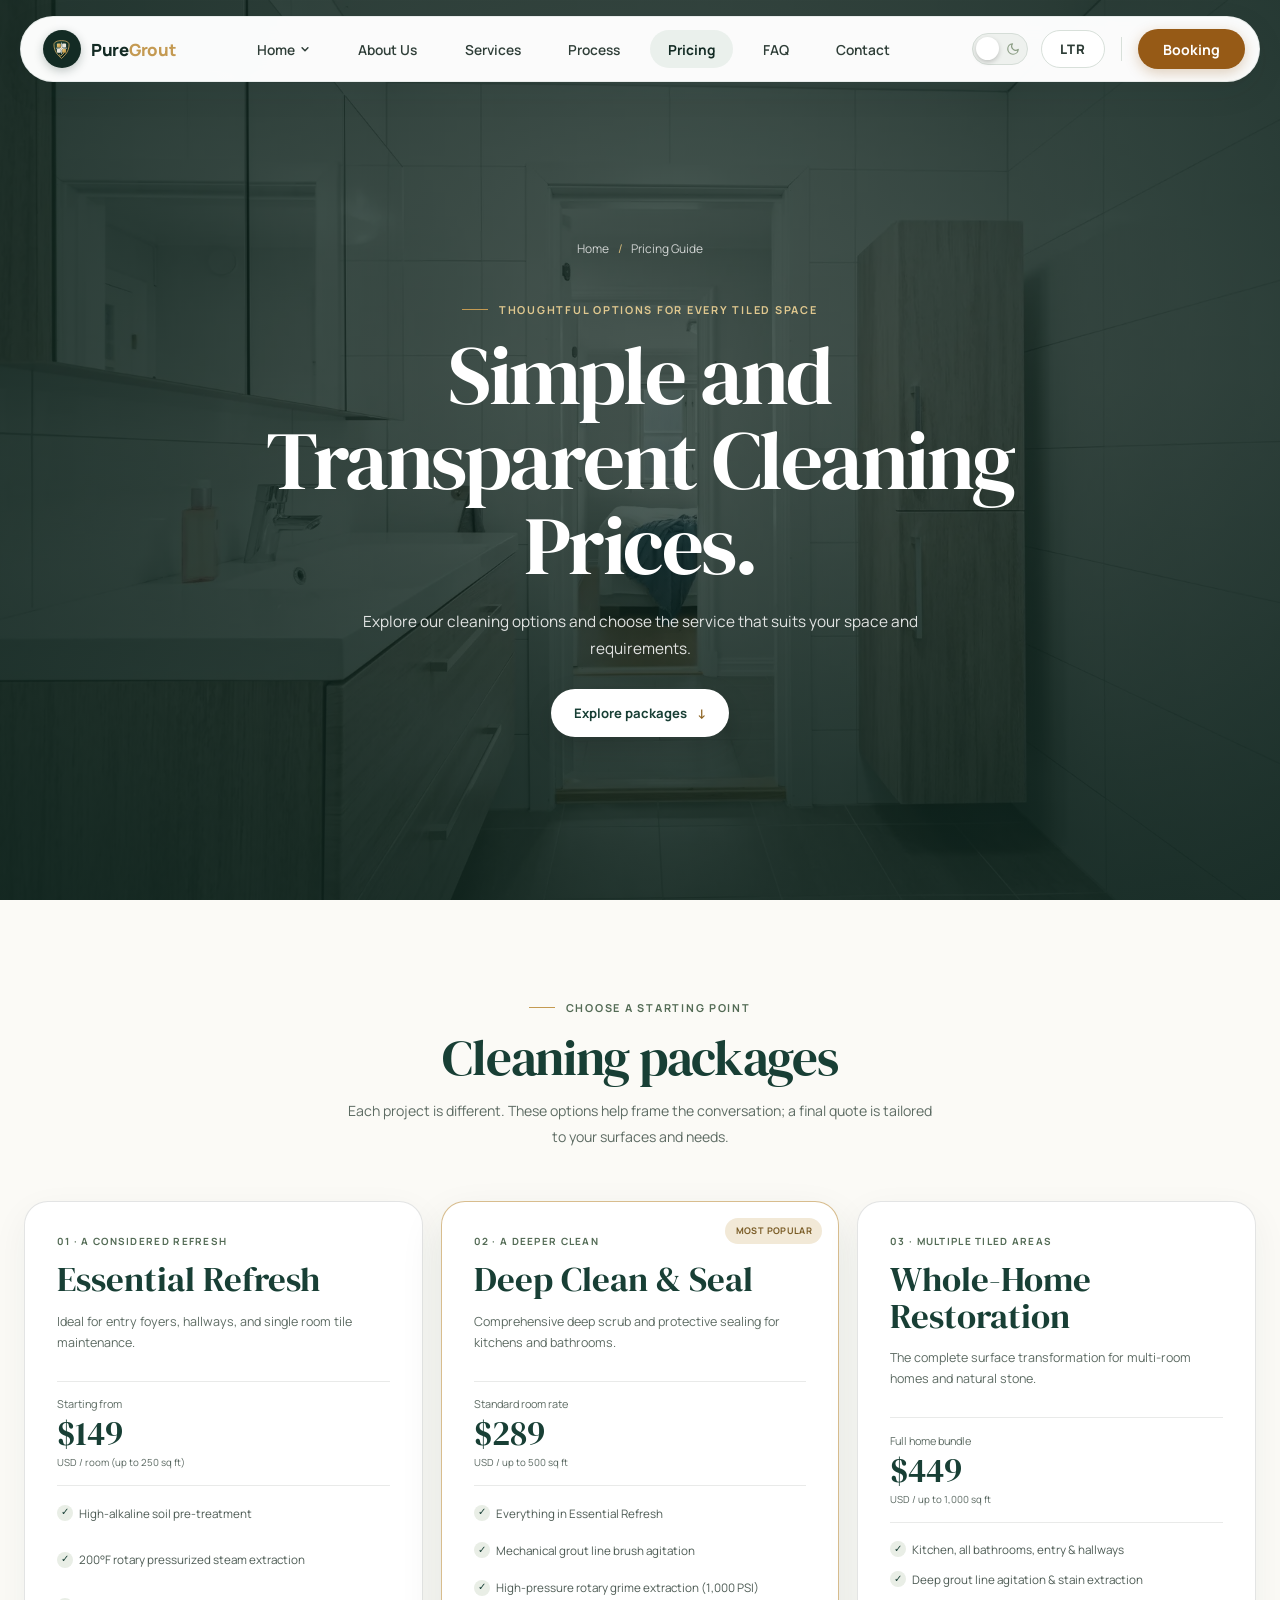
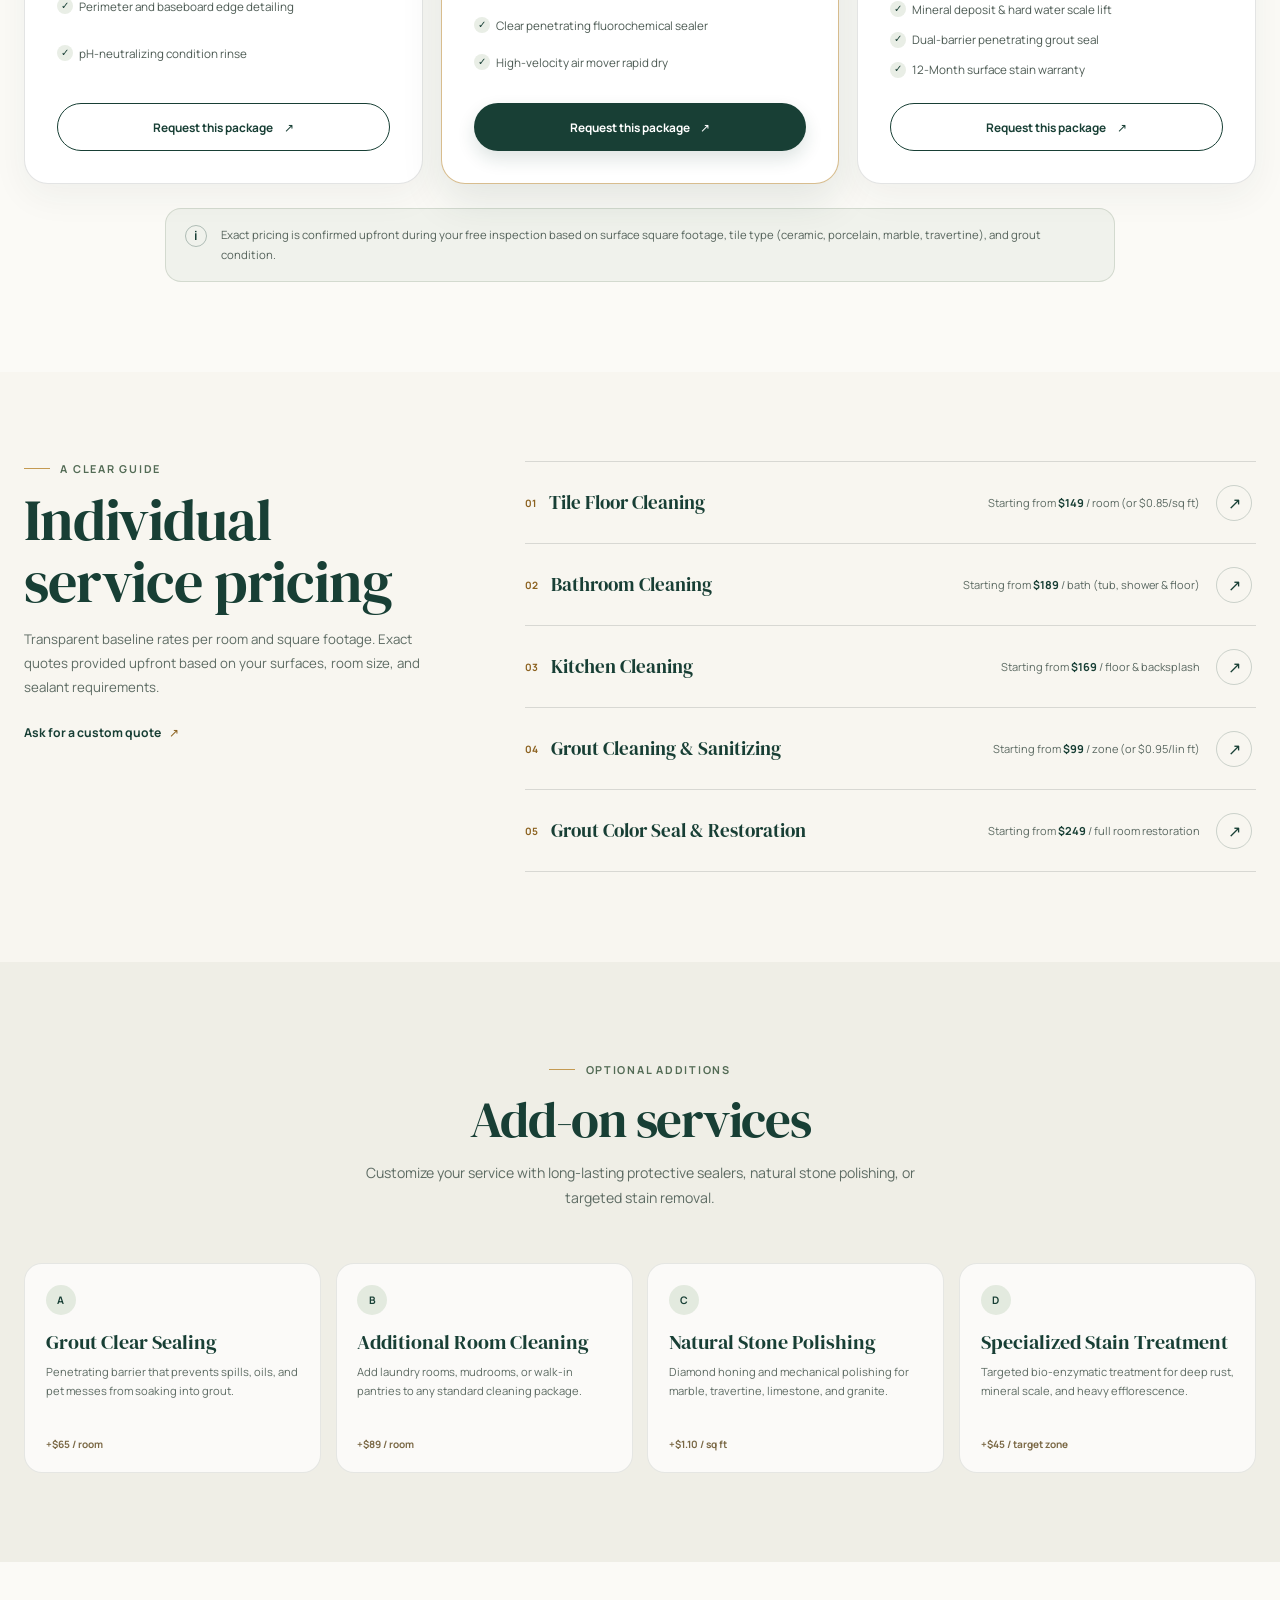
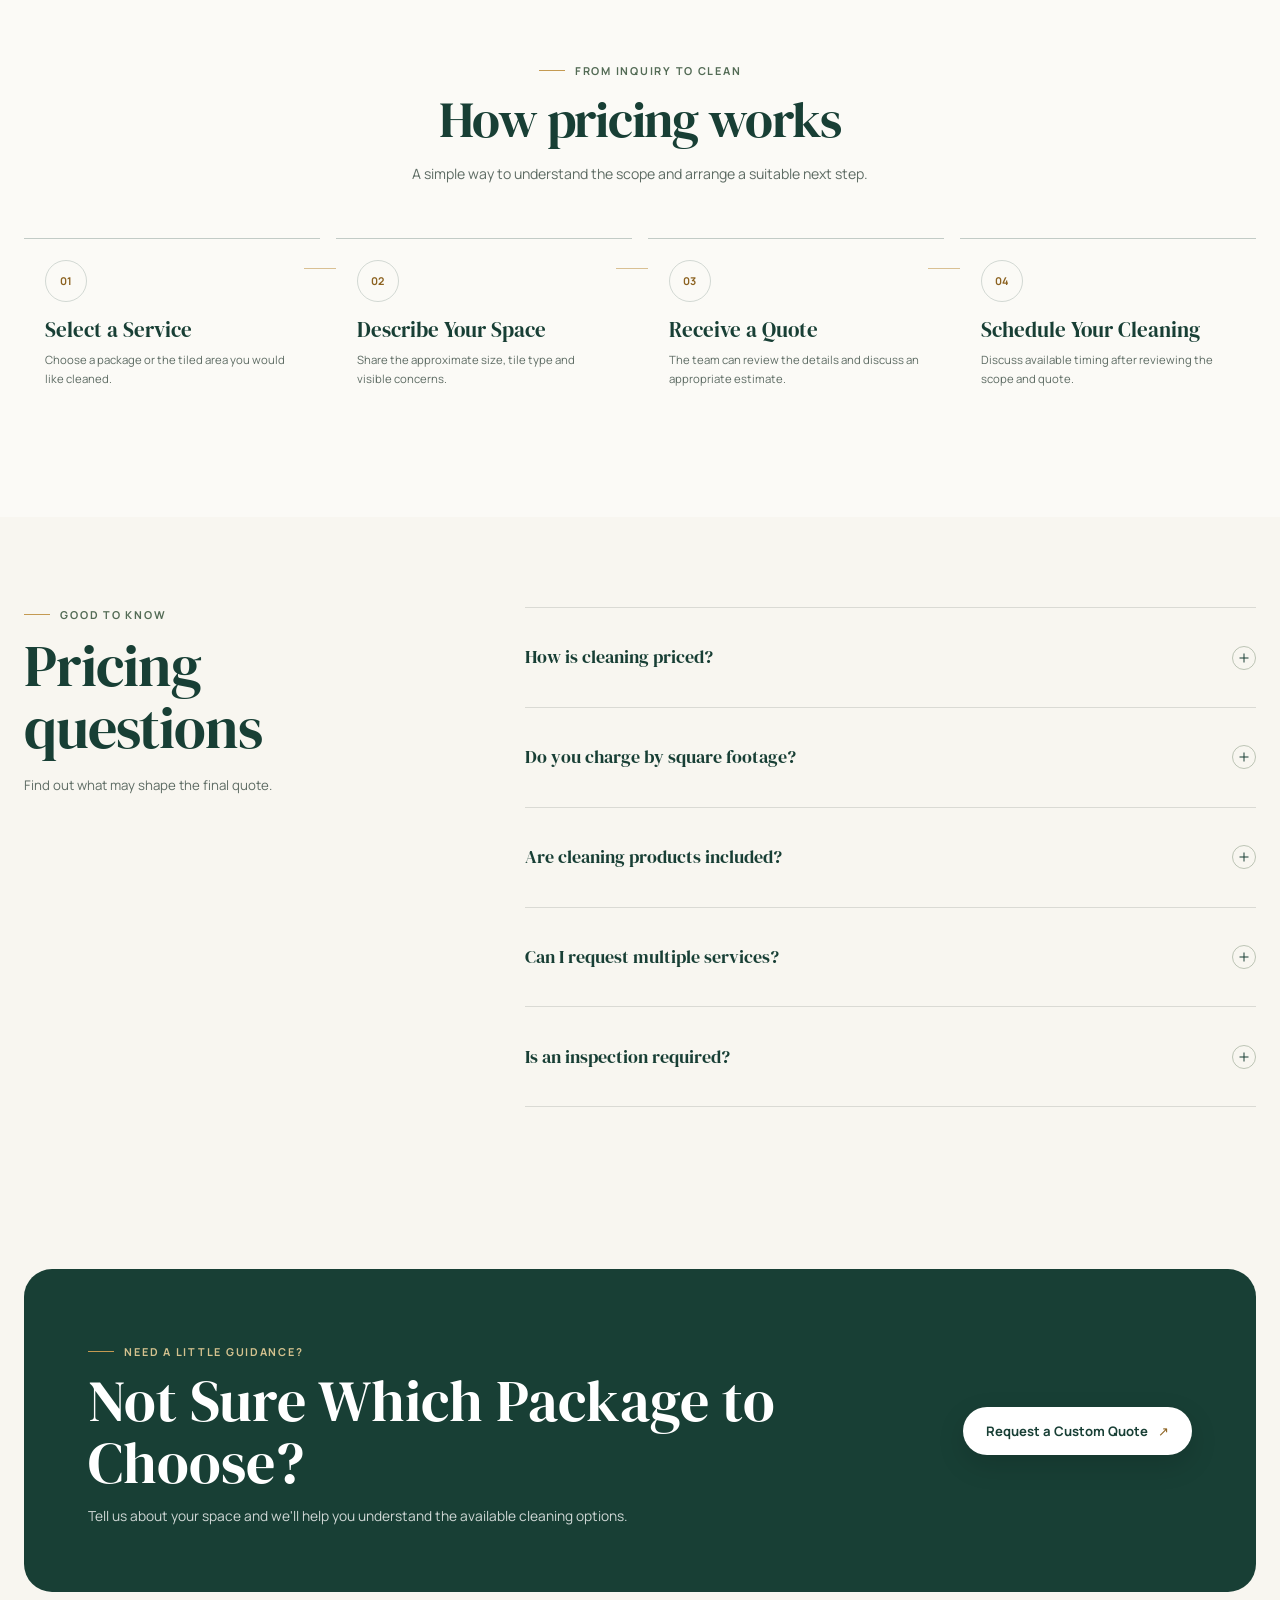
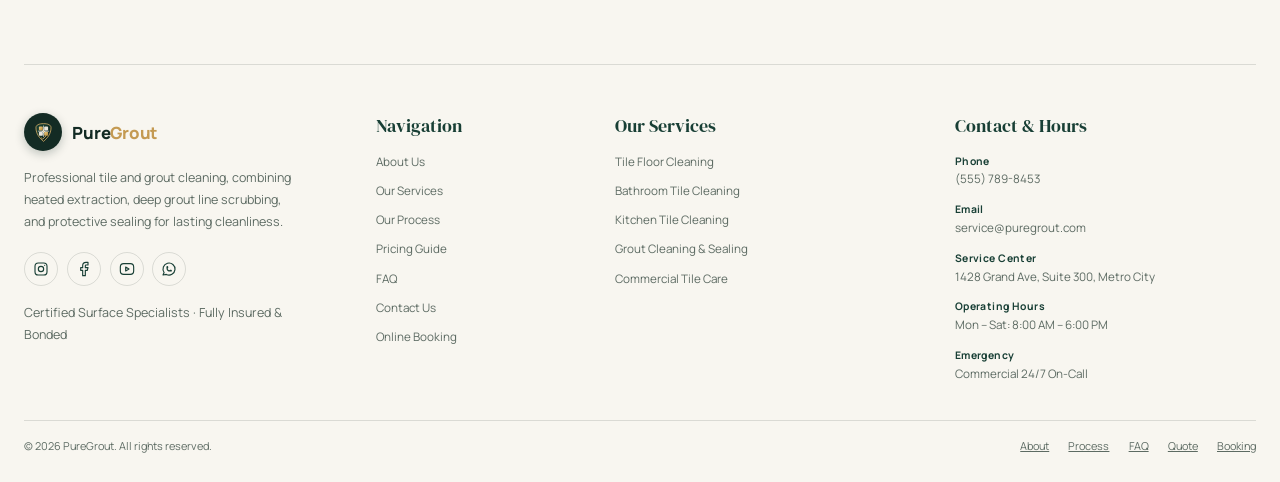
==== commit 903764a8: "last commit" ====
--- a/pricing.html
+++ b/pricing.html
@@ -139,7 +139,7 @@
           <p>Customize your service with long-lasting protective sealers, natural stone polishing, or targeted stain removal.</p>
         </header>
         <div class="addons-grid">
-          <article class="addon-card"><span class="addon-index">A</span><h3>Grout Clear Sealing</h3><p>Penetrating barrier that prevents coffee, wine, oils, and pet messes from soaking into grout pores.</p><span class="addon-price">+$65 / room</span></article>
+          <article class="addon-card"><span class="addon-index">A</span><h3>Grout Clear Sealing</h3><p>Penetrating barrier that prevents spills, oils, and pet messes from soaking into grout.</p><span class="addon-price">+$65 / room</span></article>
           <article class="addon-card"><span class="addon-index">B</span><h3>Additional Room Cleaning</h3><p>Add laundry rooms, mudrooms, or walk-in pantries to any standard cleaning package.</p><span class="addon-price">+$89 / room</span></article>
           <article class="addon-card"><span class="addon-index">C</span><h3>Natural Stone Polishing</h3><p>Diamond honing and mechanical polishing for marble, travertine, limestone, and granite.</p><span class="addon-price">+$1.10 / sq ft</span></article>
           <article class="addon-card"><span class="addon-index">D</span><h3>Specialized Stain Treatment</h3><p>Targeted bio-enzymatic treatment for deep rust, mineral scale, and heavy efflorescence.</p><span class="addon-price">+$45 / target zone</span></article>
--- a/css/style.css
+++ b/css/style.css
@@ -24,8 +24,8 @@
 }
 
 *, *::before, *::after { box-sizing: border-box; }
-html { scroll-behavior: smooth; }
-body { min-width: 320px; margin: 0; background: var(--color-ivory); color: var(--color-charcoal); }
+html { scroll-behavior: smooth; overflow-x: hidden; }
+body { min-width: 320px; margin: 0; background: var(--color-ivory); color: var(--color-charcoal); overflow-x: hidden; }
 a { color: inherit; }
 button, input, select, textarea { font: inherit; }
 button, a { -webkit-tap-highlight-color: transparent; }
@@ -263,10 +263,10 @@
   display: flex;
   align-items: center;
   justify-content: space-between;
-  width: min(calc(100% - 2rem), 1400px);
+  width: min(calc(100% - 2.5rem), 1400px);
   min-height: 66px;
   margin: 0 auto;
-  padding: 0.42rem 0.65rem 0.42rem 1.25rem;
+  padding: 0.45rem 0.85rem 0.45rem 1.35rem;
   border: 1px solid rgba(24, 63, 53, 0.08);
   border-radius: 9999px;
   background: rgba(255, 255, 255, 0.98);
@@ -338,13 +338,13 @@
   align-items: center;
   justify-content: center;
   flex: 1 1 auto;
-  margin-inline: 0.75rem;
+  margin-inline: 1.25rem;
 }
 .nav-list {
   display: flex;
   align-items: center;
   justify-content: center;
-  gap: clamp(0.32rem, 0.75vw, 0.65rem);
+  gap: clamp(0.5rem, 0.85vw, 0.95rem);
   list-style: none;
   margin: 0;
   padding: 0;
@@ -356,11 +356,12 @@
   display: inline-flex;
   align-items: center;
   justify-content: center;
-  gap: 0.32rem;
-  padding: 0.48rem 1rem;
+  gap: 0.35rem;
+  min-height: 38px;
+  padding: 0.52rem 1.15rem;
   border-radius: 9999px;
   color: #2F3E38;
-  font-size: 0.84rem;
+  font-size: 0.86rem;
   font-weight: 600;
   text-decoration: none;
   white-space: nowrap;
@@ -383,7 +384,7 @@
   background: #EAF0EC;
   color: #132B24;
   font-weight: 700;
-  padding: 0.48rem 1rem;
+  padding: 0.52rem 1.15rem;
 }
 :root.theme-dark .nav-link.is-active {
   background: rgba(255, 255, 255, 0.12);
@@ -484,15 +485,15 @@
 .nav-controls {
   display: flex;
   align-items: center;
-  gap: 0.55rem;
+  gap: 0.85rem;
   flex: 0 0 auto;
 }
 
 /* Theme switch */
 .theme-switch {
-  width: 52px;
-  height: 28px;
-  padding: 2px;
+  width: 56px;
+  height: 32px;
+  padding: 3px;
   border: 1.5px solid #D5DDD7;
   border-radius: 9999px;
   background: #EEF1EE;
@@ -524,10 +525,10 @@
 .moon-icon { color: #8A9C83; }
 .theme-switch-thumb {
   position: absolute;
-  top: 2px;
-  left: 2px;
-  width: 20px;
-  height: 20px;
+  top: 2.5px;
+  left: 3px;
+  width: 23px;
+  height: 23px;
   border-radius: 50%;
   background: #FFFFFF;
   box-shadow: 0 2px 5px rgba(0, 0, 0, 0.2);
@@ -538,20 +539,20 @@
   background: #0E1815;
 }
 
-/* LTR Badge */
+/* LTR / RTL Badge */
 .nav-dir-badge {
   display: inline-flex;
   align-items: center;
   justify-content: center;
-  min-height: 28px;
-  padding: 0.2rem 0.65rem;
+  min-height: 38px;
+  padding: 0.5rem 1.15rem;
   border: 1.5px solid #D8E0DA;
   border-radius: 9999px;
   background: #FFFFFF;
   color: #2F3E38;
-  font-size: 0.73rem;
+  font-size: 0.82rem;
   font-weight: 800;
-  letter-spacing: 0.04em;
+  letter-spacing: 0.05em;
   cursor: pointer;
   transition: all 0.2s ease;
 }
@@ -573,34 +574,38 @@
 .nav-v-divider {
   display: block;
   width: 1px;
-  height: 22px;
+  height: 24px;
   background: #D8E0DA;
-  margin-inline: 0.1rem;
+  margin-inline: 0.15rem;
 }
 :root.theme-dark .nav-v-divider {
   background: rgba(255, 255, 255, 0.14);
 }
 
-/* Solid Amber Login Pill */
+/* Solid Amber Booking Pill */
+.nav-booking-btn,
 .nav-login-btn {
   display: inline-flex;
   align-items: center;
   justify-content: center;
-  min-height: 38px;
-  padding: 0.5rem 1.45rem;
+  min-height: 40px;
+  padding: 0.52rem 1.55rem;
   border: none;
   border-radius: 9999px;
   background: #965A16;
   color: #FFFFFF;
-  font-size: 0.85rem;
+  font-size: 0.88rem;
   font-weight: 700;
   letter-spacing: 0.01em;
+  text-decoration: none;
   cursor: pointer;
   box-shadow: 0 4px 14px rgba(150, 90, 22, 0.28);
   transition: all 0.2s ease;
 }
+.nav-booking-btn:hover,
 .nav-login-btn:hover {
   background: #804A0E;
+  color: #FFFFFF;
   transform: translateY(-1px);
   box-shadow: 0 6px 18px rgba(150, 90, 22, 0.38);
 }
@@ -752,7 +757,8 @@
 .footer-grid { display: grid; grid-template-columns: 1.25fr .8fr 1.2fr 1.2fr; gap: clamp(1.5rem,3vw,3rem); }
 .footer-brand-block p { max-width: 270px; margin: 1rem 0 0; color: var(--color-muted); font-size: .78rem; line-height: 1.75; }
 .social-links { display: flex; gap: .55rem; margin-top: 1.2rem; }
-.social-icon { display: grid; width: 34px; height: 34px; place-items: center; border: 1px solid var(--color-border); border-radius: 50%; color: var(--color-forest); }
+.social-icon { display: grid; width: 34px; height: 34px; place-items: center; border: 1px solid var(--color-border); border-radius: 50%; color: var(--color-forest); transition: all 0.2s ease; }
+.social-icon:hover { border-color: var(--color-forest); background: rgba(19, 43, 36, 0.06); transform: translateY(-1px); }
 .social-icon svg { width: 16px; height: 16px; }
 .placeholder-note { margin-top: .6rem !important; font-size: .64rem !important; }
 .footer-column h2 { margin: .1rem 0 1rem; color: var(--color-forest); font: 400 1.12rem/1.2 var(--font-display); }
@@ -851,7 +857,8 @@
   .process-hero,
   .pricing-hero,
   .faq-hero,
-  .contact-hero {
+  .contact-hero,
+  .booking-hero {
     min-height: 100vh;
     min-height: 100dvh;
     margin-top: 0;
@@ -868,11 +875,39 @@
   .process-hero,
   .pricing-hero,
   .faq-hero,
-  .contact-hero {
+  .contact-hero,
+  .booking-hero {
     min-height: 100vh;
     min-height: 100dvh;
     margin-top: 0;
     padding-top: calc(58px + 1.6rem);
     padding-bottom: 2.5rem;
   }
-}
+
+  .home-hero h1,
+  .h2-hero h1,
+  .about-hero h1,
+  .services-hero h1,
+  .process-hero h1,
+  .pricing-hero h1,
+  .faq-hero h1,
+  .contact-hero h1,
+  .booking-hero h1 {
+    font-size: clamp(2.35rem, 9.5vw, 3.2rem);
+    line-height: 1.05;
+    word-break: break-word;
+  }
+
+  .hero-actions {
+    flex-direction: column;
+    align-items: stretch;
+    width: 100%;
+    max-width: 290px;
+    margin-inline: auto;
+  }
+
+  .hero-actions .button {
+    width: 100%;
+    justify-content: center;
+  }
+}
--- a/css/responsive.css
+++ b/css/responsive.css
@@ -1,14 +1,19 @@
 /* Shared responsive breakpoints and reduced-motion behavior. */
 @media (max-width: 1240px) {
-  .nav-list { gap: 0.25rem; }
-  .nav-link, .nav-link.is-active { padding: 0.45rem 0.78rem; font-size: 0.82rem; }
-  .nav-login-btn { padding: 0.45rem 1.2rem; font-size: 0.82rem; }
+  .nav-list { gap: 0.55rem; }
+  .nav-link, .nav-link.is-active { padding: 0.48rem 0.95rem; font-size: 0.84rem; min-height: 36px; }
+  .nav-controls { gap: 0.75rem; }
+  .nav-dir-badge { padding: 0.45rem 0.95rem; min-height: 36px; font-size: 0.8rem; }
+  .nav-booking-btn, .nav-login-btn { padding: 0.48rem 1.35rem; font-size: 0.84rem; min-height: 38px; }
 }
 
 @media (max-width: 1080px) {
-  .nav-list { gap: 0.15rem; }
-  .nav-link, .nav-link.is-active { padding: 0.42rem 0.65rem; font-size: 0.79rem; }
-  .nav-login-btn { padding: 0.42rem 1rem; font-size: 0.8rem; }
+  .primary-navigation { margin-inline: 0.5rem; }
+  .nav-list { gap: 0.4rem; }
+  .nav-link, .nav-link.is-active { padding: 0.45rem 0.85rem; font-size: 0.82rem; min-height: 34px; }
+  .nav-controls { gap: 0.65rem; }
+  .nav-dir-badge { padding: 0.4rem 0.85rem; min-height: 34px; font-size: 0.78rem; }
+  .nav-booking-btn, .nav-login-btn { padding: 0.45rem 1.2rem; font-size: 0.82rem; min-height: 36px; }
 }
 
 @media (max-width: 980px) {
@@ -49,6 +54,7 @@
     top: calc(100% + 8px);
     right: 0;
     left: 0;
+    margin-inline: 0;
     display: none;
     flex-direction: column;
     align-items: stretch;
@@ -58,6 +64,8 @@
     background: #FFFFFF;
     box-shadow: 0 18px 48px rgba(0, 0, 0, 0.14);
     z-index: 200;
+    max-height: calc(100vh - 80px);
+    overflow-y: auto;
   }
   :root.theme-dark .primary-navigation {
     background: #162420;
@@ -100,7 +108,9 @@
 @media (max-width: 600px) {
   :root { --section-space: clamp(3.25rem, 6.5vw, 4.25rem); }
   .site-container { width: calc(100% - 2rem); }
+  .nav-controls { gap: 0.55rem; }
   .nav-dir-badge, .nav-v-divider { display: none; }
+  .nav-booking-btn,
   .nav-login-btn {
     padding: 0.42rem 0.95rem;
     font-size: 0.78rem;
@@ -135,7 +145,40 @@
   :root { --section-space: clamp(2.5rem, 6vw, 3.25rem); }
   .footer-grid { grid-template-columns: minmax(0,1fr); gap: 1.7rem; }
   .footer-brand-block { max-width: 100%; }
+  .footer-brand-block p { max-width: 100%; }
+  .footer-legal { gap: 0.85rem 1.1rem; }
   .footer-bottom { font-size: .64rem; }
+}
+
+@media (max-width: 380px) {
+  .site-header.site-header-capsule {
+    width: calc(100% - 1rem);
+    padding: 0.35rem 0.4rem 0.35rem 0.65rem;
+  }
+  .brand-name { font-size: 0.88rem; }
+  .brand-badge { width: 30px; height: 30px; }
+  .brand-badge-icon { width: 16px; height: 16px; }
+  .nav-controls { gap: 0.35rem; }
+  .nav-booking-btn, .nav-login-btn {
+    padding: 0.38rem 0.75rem;
+    font-size: 0.74rem;
+    min-height: 32px;
+  }
+  .theme-switch {
+    width: 42px;
+    height: 24px;
+  }
+  .theme-switch-thumb {
+    width: 16px;
+    height: 16px;
+  }
+  .theme-switch.is-dark .theme-switch-thumb {
+    transform: translateX(18px);
+  }
+  .menu-toggle {
+    width: 32px;
+    height: 32px;
+  }
 }
 
 @media (prefers-reduced-motion: reduce) {
--- a/css/pages/pricing.css
+++ b/css/pages/pricing.css
@@ -60,12 +60,12 @@
 
 .addons-section { background: #EFEEE6; }
 .addons-grid { display: grid; grid-template-columns: repeat(4,minmax(0,1fr)); gap: .9rem; }
-.addon-card { min-height: 210px; padding: 1.3rem; border: 1px solid rgba(38,51,47,.1); border-radius: 18px; background: rgba(255,255,255,.72); transition: transform .2s ease,box-shadow .2s ease; }
+.addon-card { display: flex; flex-direction: column; min-height: 210px; padding: 1.3rem; border: 1px solid rgba(38,51,47,.1); border-radius: 18px; background: rgba(255,255,255,.72); transition: transform .2s ease,box-shadow .2s ease; }
 .addon-card:hover { transform: translateY(-4px); box-shadow: 0 14px 30px rgba(38,51,47,.08); }
-.addon-index { display: grid; width: 30px; height: 30px; place-items: center; border-radius: 50%; background: #E3EADF; color: var(--color-forest); font-size: .65rem; font-weight: 700; }
+.addon-index { display: grid; width: 30px; height: 30px; place-items: center; border-radius: 50%; background: #E3EADF; color: var(--color-forest); font-size: .65rem; font-weight: 700; flex-shrink: 0; }
 .addon-card h3 { margin: 1rem 0 .55rem; color: var(--color-forest); font: 400 1.28rem/1.1 var(--font-display); }
-.addon-card p { margin: 0 0 .9rem; color: var(--color-muted); font-size: .7rem; line-height: 1.7; }
-.addon-price { color: #7B6946; font-size: .63rem; font-weight: 700; }
+.addon-card p { margin: 0 0 .9rem; color: var(--color-muted); font-size: .7rem; line-height: 1.7; flex-grow: 1; }
+.addon-price { color: #7B6946; font-size: .63rem; font-weight: 700; margin-top: auto; }
 
 .pricing-process { background: #FBFAF6; }
 .pricing-steps { display: grid; grid-template-columns: repeat(4,minmax(0,1fr)); gap: 1rem; margin: 0; padding: 0; list-style: none; }
